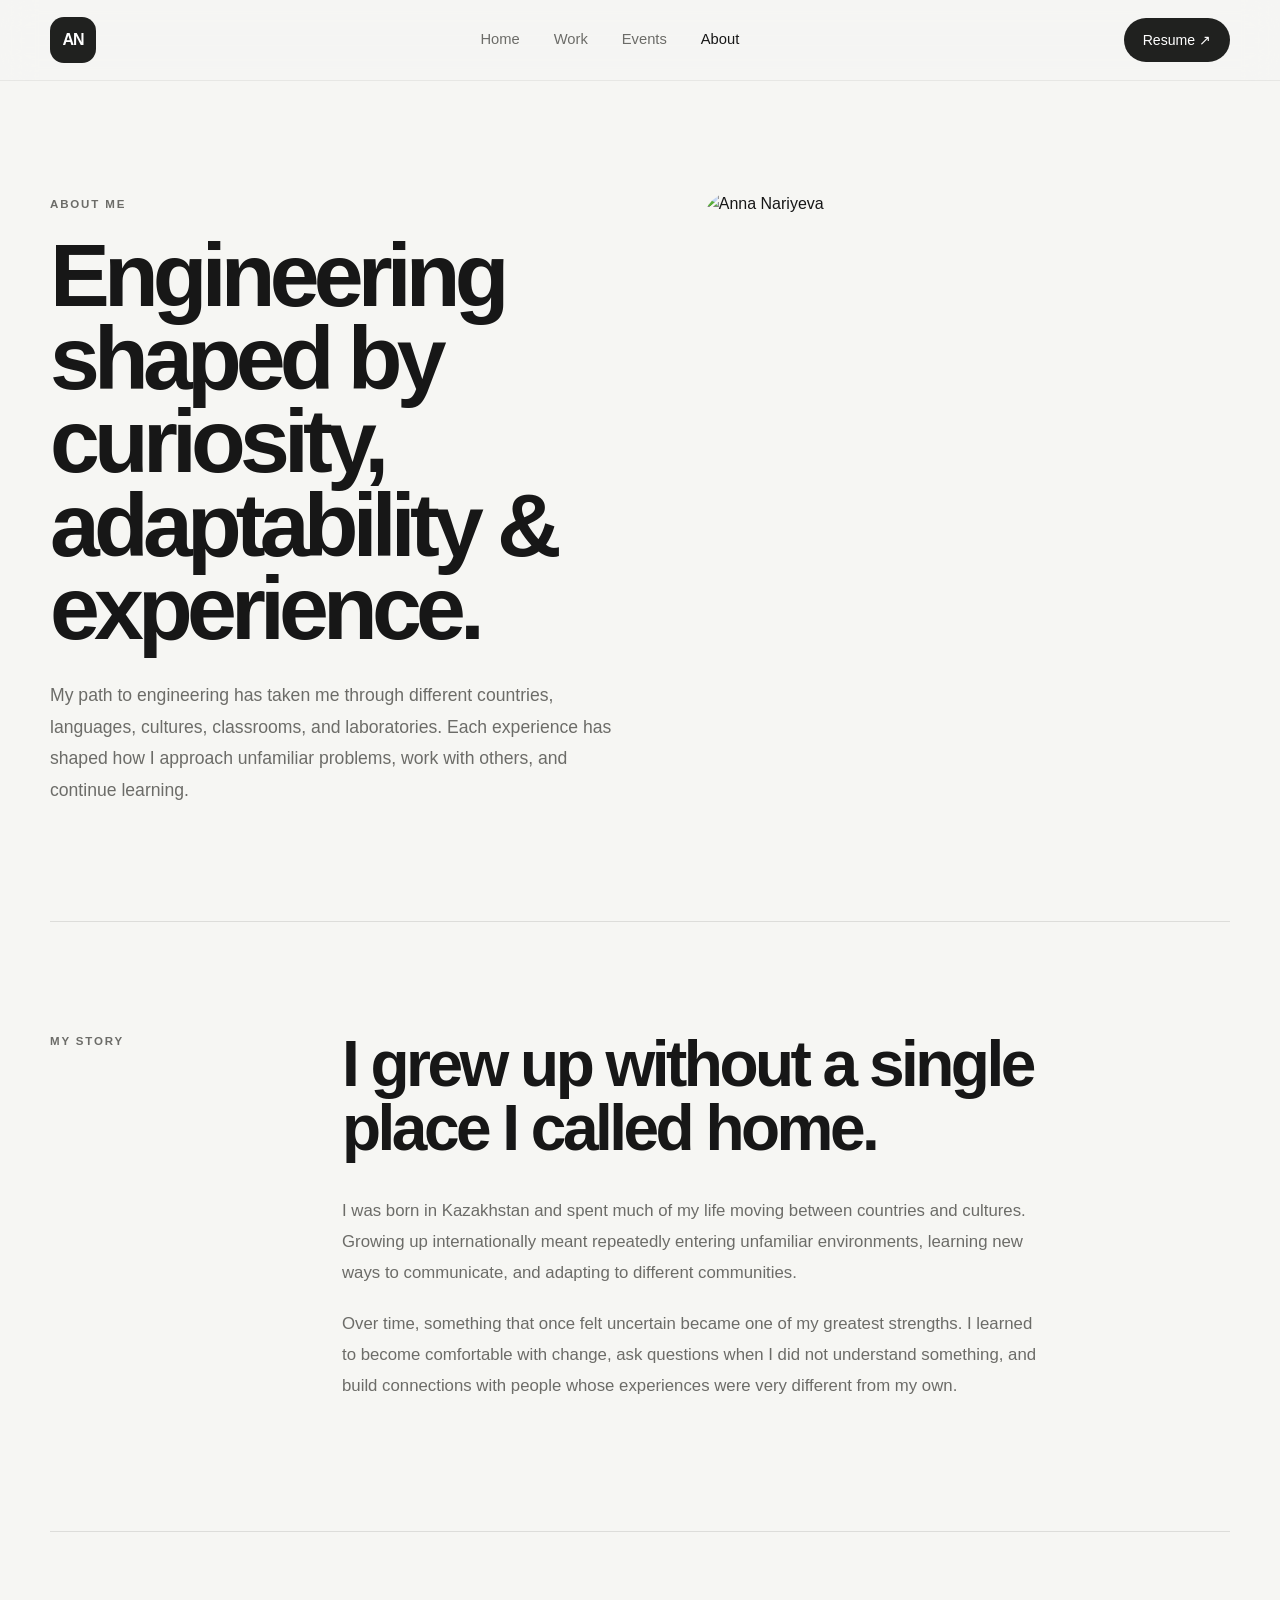
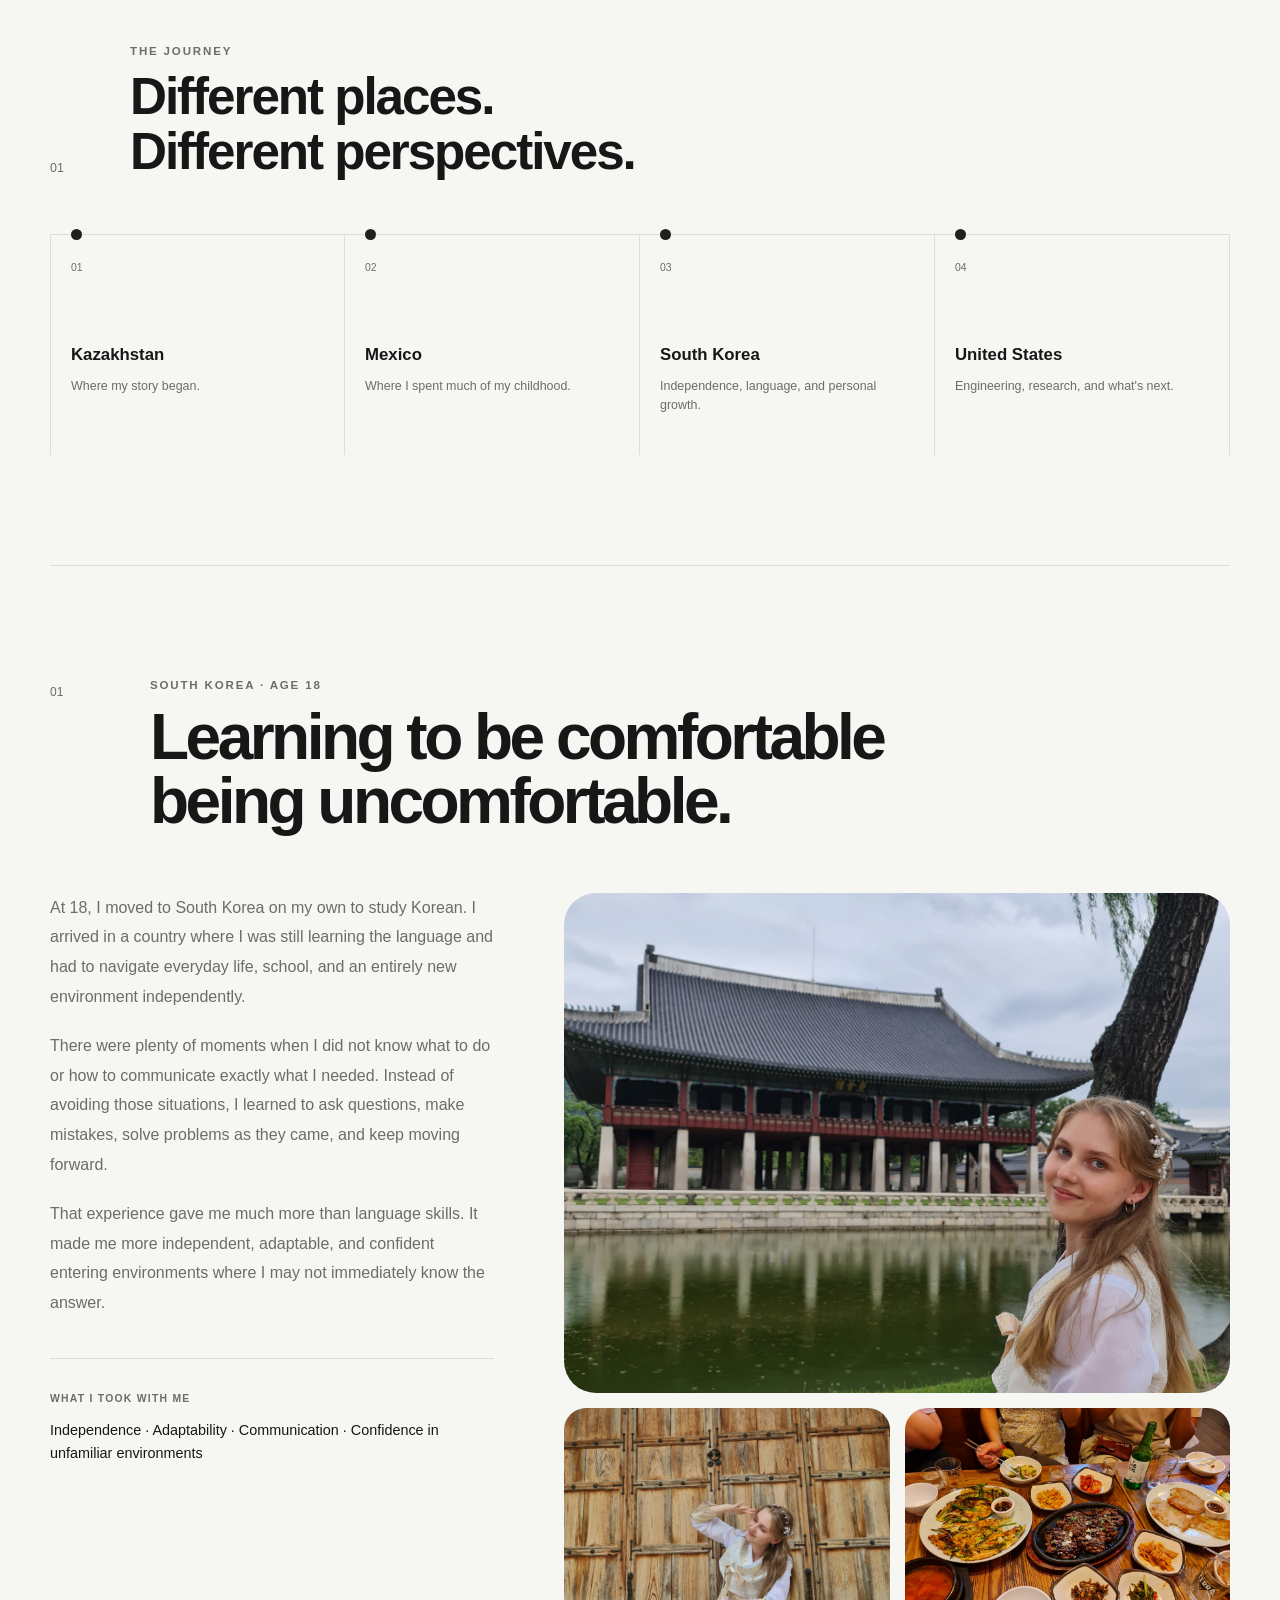
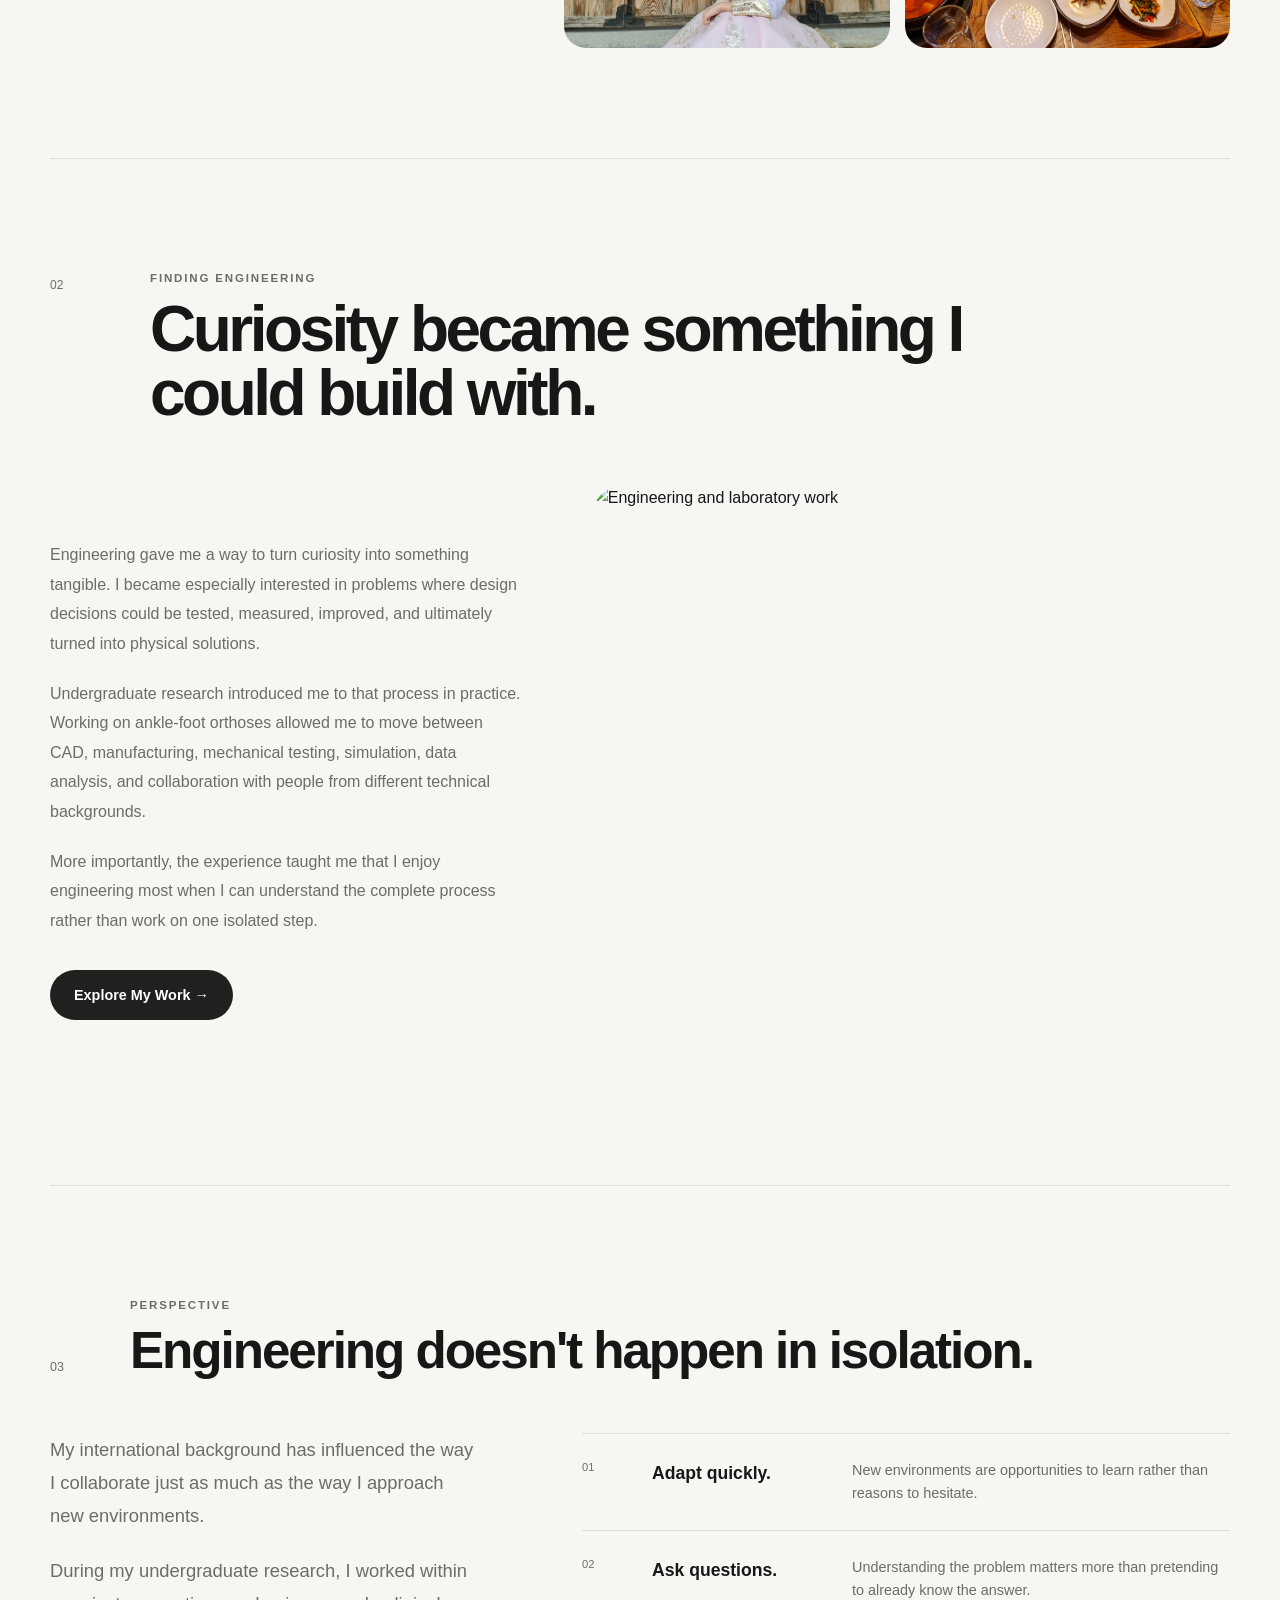
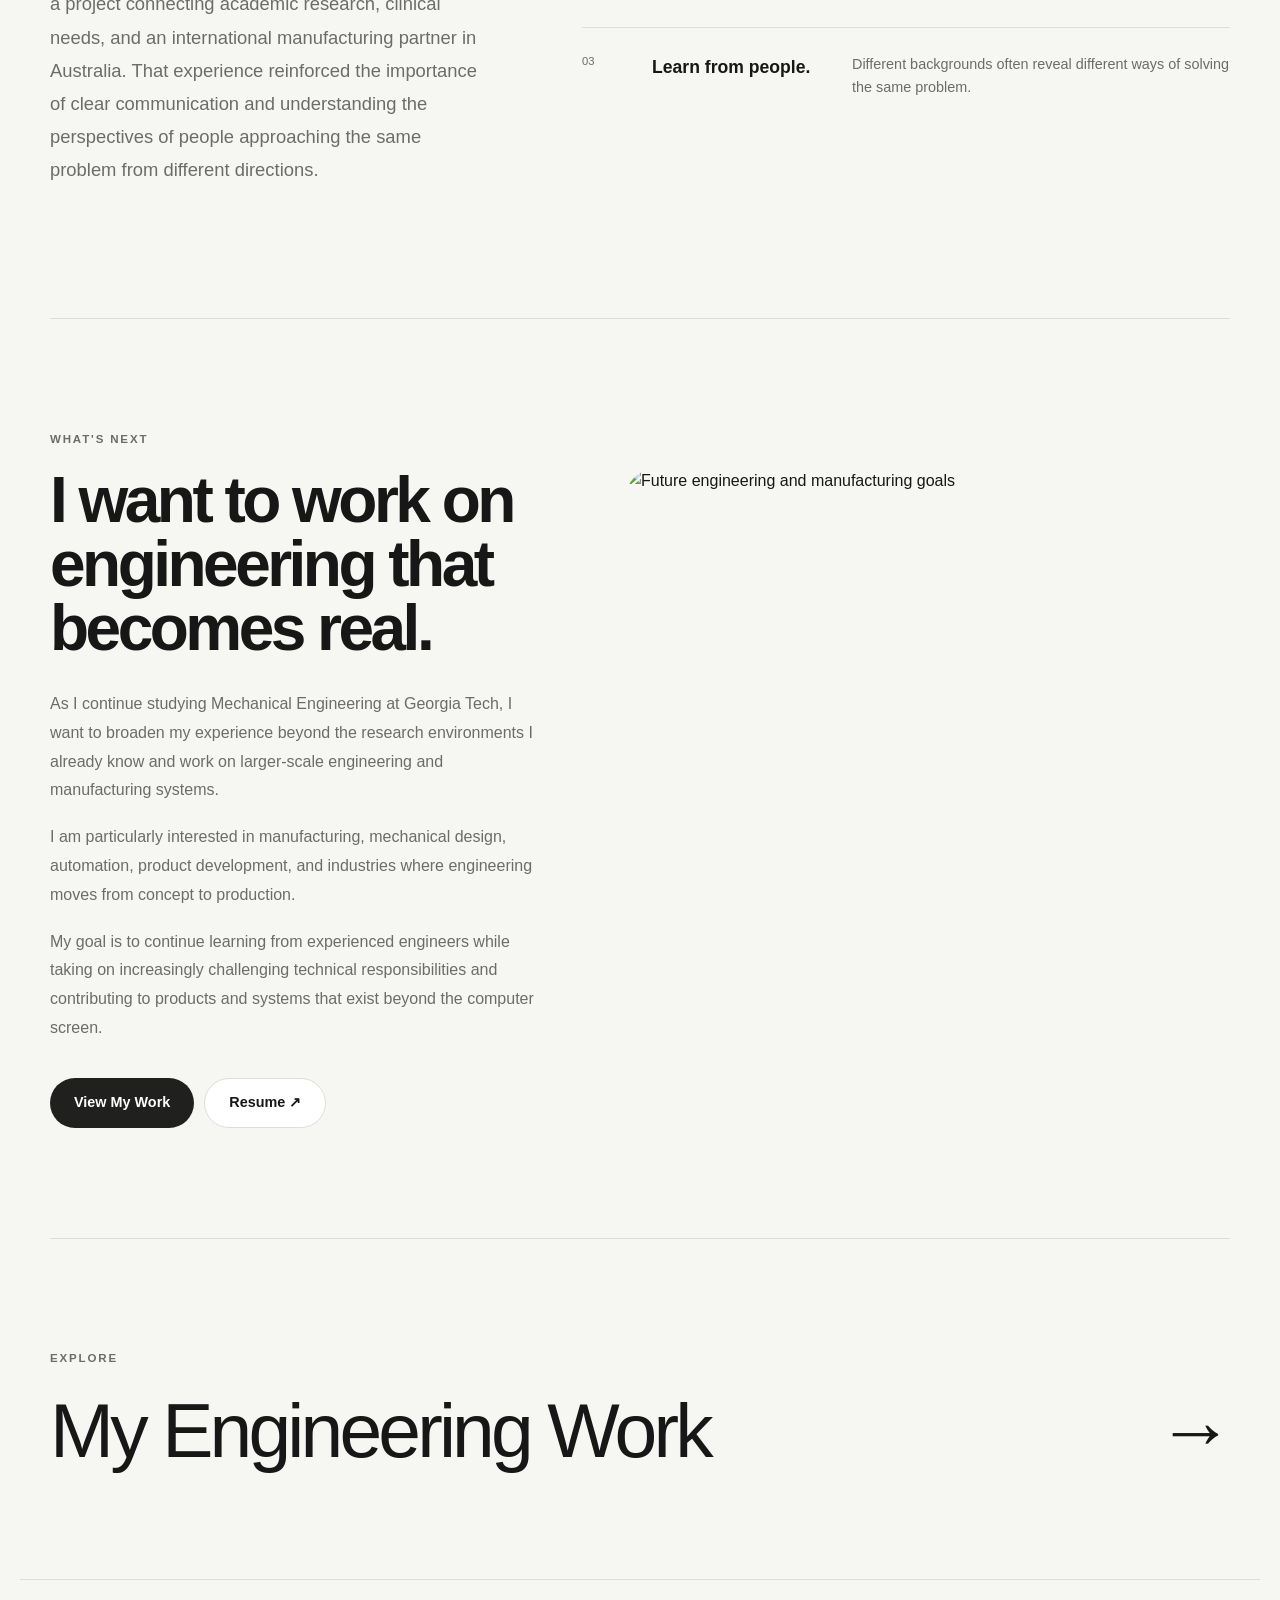
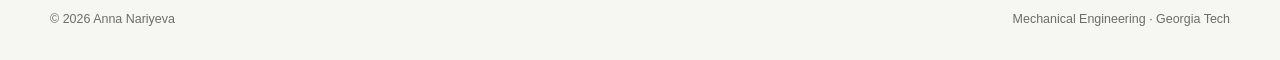
==== about.html @ 2cbfc9b2 "Update about.html" ====
<!DOCTYPE html>
<html lang="en">

<head>
    <meta charset="UTF-8">
    <meta name="viewport" content="width=device-width, initial-scale=1.0">

    <title>About | Anna Nariyeva</title>

    <meta
        name="description"
        content="About Anna Nariyeva — Mechanical Engineering student at Georgia Tech, international student, researcher, and aspiring manufacturing engineer."
    >

    <link rel="stylesheet" href="style.css">
</head>

<body>

    <!-- NAVIGATION -->
    <header class="site-header">

        <nav class="navbar">

            <a href="index.html" class="logo">
                AN
            </a>

            <div class="nav-links">
                <a href="index.html">Home</a>
                <a href="work.html">Work</a>
                <a href="events.html">Events</a>
                <a href="about.html" class="active">About</a>
            </div>

            <a
                href="Anna_Nariyeva_resume2026.pdf"
                class="nav-button"
                target="_blank"
                rel="noopener noreferrer"
            >
                Resume ↗
            </a>

        </nav>

    </header>


    <main>


        <!-- =========================
             ABOUT HERO
        ========================== -->

        <section class="about-hero">

            <div class="about-hero-text">

                <p class="eyebrow">
                    ABOUT ME
                </p>

                <h1>
                    Engineering shaped by
                    curiosity, adaptability
                    & experience.
                </h1>

                <p class="about-lead">
                    My path to engineering has taken me through different
                    countries, languages, cultures, classrooms, and laboratories.
                    Each experience has shaped how I approach unfamiliar problems,
                    work with others, and continue learning.
                </p>

            </div>


            <!-- IMAGE: thum22.png -->

            <div class="about-hero-image">

                <img
                    src="thum22.png"
                    alt="Anna Nariyeva"
                >

            </div>

        </section>



        <!-- =========================
             INTRODUCTION
        ========================== -->

        <section class="story-intro">

            <div class="story-intro-label">

                <p class="eyebrow">
                    MY STORY
                </p>

            </div>


            <div class="story-intro-content">

                <h2>
                    I grew up without a single place I called home.
                </h2>

                <p>
                    I was born in Kazakhstan and spent much of my life moving
                    between countries and cultures. Growing up internationally
                    meant repeatedly entering unfamiliar environments, learning
                    new ways to communicate, and adapting to different communities.
                </p>

                <p>
                    Over time, something that once felt uncertain became one of
                    my greatest strengths. I learned to become comfortable with
                    change, ask questions when I did not understand something,
                    and build connections with people whose experiences were
                    very different from my own.
                </p>

            </div>

        </section>



        <!-- =========================
             JOURNEY
        ========================== -->

        <section class="journey-section">

            <div class="section-heading">

                <p class="section-number">
                    01
                </p>

                <div>

                    <p class="eyebrow">
                        THE JOURNEY
                    </p>

                    <h2>
                        Different places.<br>
                        Different perspectives.
                    </h2>

                </div>

            </div>


            <div class="journey-line">


                <div class="journey-stop">

                    <span>
                        01
                    </span>

                    <strong>
                        Kazakhstan
                    </strong>

                    <p>
                        Where my story began.
                    </p>

                </div>


                <div class="journey-stop">

                    <span>
                        02
                    </span>

                    <strong>
                        Mexico
                    </strong>

                    <p>
                        Where I spent much of my childhood.
                    </p>

                </div>


                <div class="journey-stop">

                    <span>
                        03
                    </span>

                    <strong>
                        South Korea
                    </strong>

                    <p>
                        Independence, language, and personal growth.
                    </p>

                </div>


                <div class="journey-stop">

                    <span>
                        04
                    </span>

                    <strong>
                        United States
                    </strong>

                    <p>
                        Engineering, research, and what's next.
                    </p>

                </div>


            </div>

        </section>



        <!-- =========================
             KOREA STORY
        ========================== -->

        <section class="personal-story">

            <div class="personal-story-heading">

                <p class="story-number">
                    01
                </p>

                <div>

                    <p class="eyebrow">
                        SOUTH KOREA · AGE 18
                    </p>

                    <h2>
                        Learning to be comfortable
                        being uncomfortable.
                    </h2>

                </div>

            </div>


            <div class="personal-story-grid">


                <div class="story-copy">

                    <p>
                        At 18, I moved to South Korea on my own to study Korean.
                        I arrived in a country where I was still learning the
                        language and had to navigate everyday life, school, and
                        an entirely new environment independently.
                    </p>

                    <p>
                        There were plenty of moments when I did not know what
                        to do or how to communicate exactly what I needed.
                        Instead of avoiding those situations, I learned to ask
                        questions, make mistakes, solve problems as they came,
                        and keep moving forward.
                    </p>

                    <p>
                        That experience gave me much more than language skills.
                        It made me more independent, adaptable, and confident
                        entering environments where I may not immediately know
                        the answer.
                    </p>


                    <div class="story-takeaway">

                        <span>
                            WHAT I TOOK WITH ME
                        </span>

                        <p>
                            Independence · Adaptability · Communication ·
                            Confidence in unfamiliar environments
                        </p>

                    </div>

                </div>


                <div class="story-images">


                    <!-- IMAGE: thum23.png -->

                    <div class="story-image-large">

                        <img
                            src="kor1.jpg"
                            alt="Life in South Korea"
                        >

                    </div>


                    <div class="story-small-images">


                        <!-- IMAGE: thum24.png -->

                        <div class="image-placeholder">

                            <img
                                src="kor2.jpg"
                                alt="South Korea experience"
                            >

                        </div>


                        <!-- IMAGE: thum25.png -->

                        <div class="image-placeholder">

                            <img
                                src="kor3.jpg"
                                alt="South Korea experience"
                            >

                        </div>


                    </div>

                </div>


            </div>

        </section>



        <!-- =========================
             ENGINEERING STORY
        ========================== -->

        <section class="personal-story">

            <div class="personal-story-heading">

                <p class="story-number">
                    02
                </p>

                <div>

                    <p class="eyebrow">
                        FINDING ENGINEERING
                    </p>

                    <h2>
                        Curiosity became something
                        I could build with.
                    </h2>

                </div>

            </div>


            <div class="personal-story-grid engineering-story">


                <div class="story-copy">

                    <p>
                        Engineering gave me a way to turn curiosity into
                        something tangible. I became especially interested in
                        problems where design decisions could be tested,
                        measured, improved, and ultimately turned into physical
                        solutions.
                    </p>

                    <p>
                        Undergraduate research introduced me to that process in
                        practice. Working on ankle-foot orthoses allowed me to
                        move between CAD, manufacturing, mechanical testing,
                        simulation, data analysis, and collaboration with people
                        from different technical backgrounds.
                    </p>

                    <p>
                        More importantly, the experience taught me that I enjoy
                        engineering most when I can understand the complete
                        process rather than work on one isolated step.
                    </p>


                    <a
                        href="work.html"
                        class="button button-primary"
                    >
                        Explore My Work →
                    </a>

                </div>


                <!-- IMAGE: thum26.png -->

                <div class="story-engineering-image">

                    <img
                        src="thum26.png"
                        alt="Engineering and laboratory work"
                    >

                </div>


            </div>

        </section>



        <!-- =========================
             INTERNATIONAL COLLABORATION
        ========================== -->

        <section class="perspective-section">

            <div class="section-heading">

                <p class="section-number">
                    03
                </p>

                <div>

                    <p class="eyebrow">
                        PERSPECTIVE
                    </p>

                    <h2>
                        Engineering doesn't happen
                        in isolation.
                    </h2>

                </div>

            </div>


            <div class="perspective-grid">


                <div class="perspective-main">

                    <p>
                        My international background has influenced the way I
                        collaborate just as much as the way I approach new
                        environments.
                    </p>

                    <p>
                        During my undergraduate research, I worked within a
                        project connecting academic research, clinical needs,
                        and an international manufacturing partner in Australia.
                        That experience reinforced the importance of clear
                        communication and understanding the perspectives of
                        people approaching the same problem from different
                        directions.
                    </p>

                </div>


                <div class="perspective-points">


                    <div>

                        <span>
                            01
                        </span>

                        <h3>
                            Adapt quickly.
                        </h3>

                        <p>
                            New environments are opportunities to learn rather
                            than reasons to hesitate.
                        </p>

                    </div>


                    <div>

                        <span>
                            02
                        </span>

                        <h3>
                            Ask questions.
                        </h3>

                        <p>
                            Understanding the problem matters more than
                            pretending to already know the answer.
                        </p>

                    </div>


                    <div>

                        <span>
                            03
                        </span>

                        <h3>
                            Learn from people.
                        </h3>

                        <p>
                            Different backgrounds often reveal different ways
                            of solving the same problem.
                        </p>

                    </div>


                </div>

            </div>

        </section>



        <!-- =========================
             FUTURE
        ========================== -->

        <section class="future-section">


            <div class="future-content">

                <p class="eyebrow">
                    WHAT'S NEXT
                </p>

                <h2>
                    I want to work on engineering
                    that becomes real.
                </h2>

                <p>
                    As I continue studying Mechanical Engineering at Georgia
                    Tech, I want to broaden my experience beyond the research
                    environments I already know and work on larger-scale
                    engineering and manufacturing systems.
                </p>

                <p>
                    I am particularly interested in manufacturing, mechanical
                    design, automation, product development, and industries
                    where engineering moves from concept to production.
                </p>

                <p>
                    My goal is to continue learning from experienced engineers
                    while taking on increasingly challenging technical
                    responsibilities and contributing to products and systems
                    that exist beyond the computer screen.
                </p>


                <div class="future-buttons">

                    <a
                        href="work.html"
                        class="button button-primary"
                    >
                        View My Work
                    </a>

                    <a
                        href="Anna_Nariyeva_resume2026.pdf"
                        class="button button-secondary"
                        target="_blank"
                        rel="noopener noreferrer"
                    >
                        Resume ↗
                    </a>

                </div>

            </div>


            <!-- IMAGE: thum27.png -->

            <div class="future-image">

                <img
                    src="prof1.png"
                    alt="Future engineering and manufacturing goals"
                >

            </div>


        </section>



        <!-- =========================
             NEXT
        ========================== -->

        <section class="next-page">

            <p class="eyebrow">
                EXPLORE
            </p>

            <a href="work.html">

                <span>
                    My Engineering Work
                </span>

                <span>
                    →
                </span>

            </a>

        </section>


    </main>



    <!-- =========================
         FOOTER
    ========================== -->

    <footer>

        <p>
            © 2026 Anna Nariyeva
        </p>

        <p>
            Mechanical Engineering · Georgia Tech
        </p>

    </footer>


</body>
</html>
---- style.css ----
/* ========================================
   GLOBAL
======================================== */

:root {
    --background: #f6f6f3;
    --surface: #ffffff;
    --text: #171717;
    --muted: #6c6c68;
    --line: #ddddda;

    --accent: #b3a369;
    --dark: #20211f;

    --radius-small: 14px;
    --radius-medium: 22px;
    --radius-large: 32px;

    --page-width: 1240px;
}

* {
    margin: 0;
    padding: 0;
    box-sizing: border-box;
}

html {
    scroll-behavior: smooth;
}

body {
    background: var(--background);
    color: var(--text);

    font-family:
        Inter,
        -apple-system,
        BlinkMacSystemFont,
        "Segoe UI",
        sans-serif;

    line-height: 1.6;
}

a {
    color: inherit;
    text-decoration: none;
}

img {
    display: block;
    max-width: 100%;
}


/* ========================================
   NAVIGATION
======================================== */

.site-header {
    position: sticky;
    top: 0;
    z-index: 100;

    background: rgba(246, 246, 243, 0.9);

    backdrop-filter: blur(16px);
    -webkit-backdrop-filter: blur(16px);

    border-bottom: 1px solid rgba(0, 0, 0, 0.06);
}

.navbar {
    max-width: var(--page-width);
    margin: auto;

    min-height: 80px;

    display: flex;
    align-items: center;
    justify-content: space-between;

    padding: 0 30px;
}

.logo {
    width: 46px;
    height: 46px;

    display: flex;
    align-items: center;
    justify-content: center;

    background: var(--dark);
    color: white;

    border-radius: 14px;

    font-weight: 700;
    letter-spacing: -1px;
}

.nav-links {
    display: flex;
    gap: 34px;
}

.nav-links a {
    color: var(--muted);

    font-size: 0.92rem;

    transition: 0.2s ease;
}

.nav-links a:hover,
.nav-links .active {
    color: var(--text);
}

.nav-button {
    padding: 11px 19px;

    background: var(--dark);
    color: white;

    border-radius: 100px;

    font-size: 0.88rem;

    transition: transform 0.2s ease;
}

.nav-button:hover {
    transform: translateY(-2px);
}


/* ========================================
   GENERAL
======================================== */

main {
    max-width: var(--page-width);
    margin: auto;

    padding: 0 30px;
}

section {
    padding: 110px 0;
}

.eyebrow {
    color: var(--muted);

    font-size: 0.72rem;
    font-weight: 700;

    letter-spacing: 0.16em;
    text-transform: uppercase;
}

.section-heading {
    display: grid;

    grid-template-columns: 55px 1fr auto;

    gap: 25px;

    align-items: end;

    margin-bottom: 55px;
}

.section-number {
    color: var(--muted);

    font-size: 0.78rem;
}

.section-heading h2 {
    margin-top: 8px;

    font-size: clamp(2rem, 4vw, 3.4rem);

    line-height: 1.08;

    letter-spacing: -0.04em;
}

.section-link {
    padding-bottom: 7px;

    color: var(--muted);

    border-bottom: 1px solid var(--line);

    font-size: 0.9rem;
}

.section-link:hover {
    color: var(--text);
}


/* ========================================
   BUTTONS
======================================== */

.button {
    min-height: 50px;

    display: inline-flex;
    align-items: center;
    justify-content: center;

    padding: 0 24px;

    border-radius: 100px;

    font-size: 0.9rem;
    font-weight: 600;

    transition:
        transform 0.2s ease,
        background 0.2s ease;
}

.button:hover {
    transform: translateY(-2px);
}

.button-primary {
    background: var(--dark);
    color: white;
}

.button-secondary {
    background: white;

    border: 1px solid var(--line);
}


/* ========================================
   PLACEHOLDER STYLE
======================================== */

.image-placeholder {
    display: flex;
    align-items: center;
    justify-content: center;

    overflow: hidden;

    background:
        linear-gradient(
            135deg,
            #e5e5e0,
            #d7d7d1
        );

    border-radius: var(--radius-large);

    color: #8a8a84;

    font-size: 0.68rem;
    font-weight: 700;

    letter-spacing: 0.12em;
}


/* ========================================
   AUTOMATIC IMAGE BEHAVIOR
======================================== */

/*
   IMPORTANT:

   All image CONTAINERS have predetermined
   dimensions elsewhere in this file.

   Images NEVER control the size of the layout.

   Every uploaded image automatically fills
   its assigned container and is cropped when
   necessary.

   No manual image resizing is required.
*/

.hero-image img {
       width: 100%;
       height: 100%;
   
       display: block;
   
       object-fit: contain;
       object-position: center bottom;
   
       background: transparent;
}
.project-image img,
.event-image img,
.about-image img,
.case-hero-image img,
.case-image-grid .image-placeholder img,
.wide-case-image img,
.work-card-image img,
.event-large-image img,
.event-photo-grid .image-placeholder img,
.about-hero-image img,
.story-image-large img,
.story-small-images .image-placeholder img,
.story-engineering-image img,
.future-image img {

    width: 100%;
    height: 100%;

    display: block;

    object-fit: cover;
    object-position: center;
}


/* Portrait is anchored toward the top */

.hero-image img {
    object-position: center top;
}


/* ========================================
   HOMEPAGE HERO
======================================== */

.hero {
    min-height: calc(100vh - 80px);

    display: grid;

    grid-template-columns: 1.05fr 0.95fr;

    align-items: center;

    gap: 70px;
}

.hero h1 {
    margin: 20px 0 30px;

    font-size: clamp(4rem, 8vw, 7.6rem);

    line-height: 0.85;

    letter-spacing: -0.075em;

    font-weight: 650;
}

.hero-description {
    max-width: 590px;

    color: var(--muted);

    font-size: 1.12rem;

    line-height: 1.8;
}

.hero-buttons {
    display: flex;

    gap: 12px;

    margin-top: 38px;
}


/* ========================================
   HOMEPAGE HERO IMAGE
   PRESET SIZE
======================================== */

.hero-visual {
    position: relative;

    width: 100%;
}

.hero-image {
    position: relative;

    width: 100%;
    height: 650px;

    overflow: visible;

    background: transparent;

    border-radius: 0;
}


/* ========================================
   HERO INFORMATION CARD
======================================== */

.hero-info-card {
    position: absolute;

    left: 28px;
    right: 28px;
    bottom: 28px;

    z-index: 10;

    display: flex;
    flex-direction: column;

    gap: 3px;

    padding: 20px 24px;

    background: rgba(255, 255, 255, 0.92);

    backdrop-filter: blur(12px);
    -webkit-backdrop-filter: blur(12px);

    border-radius: 18px;

    box-shadow: 0 10px 35px rgba(0, 0, 0, 0.06);
}

.hero-info-card span {
    display: block;

    color: var(--muted);

    font-size: 0.76rem;
}

.hero-info-card strong {
    display: block;

    margin: 3px 0;

    color: var(--text);

    font-size: 0.96rem;

    font-weight: 650;
}


/* ========================================
   ENGINEERING FOCUS
======================================== */

.focus-section {
    border-top: 1px solid var(--line);
}

.focus-grid {
    display: grid;

    grid-template-columns: repeat(4, 1fr);

    gap: 15px;
}

.focus-card {
    min-height: 280px;

    padding: 28px;

    display: flex;
    flex-direction: column;

    background: var(--surface);

    border: 1px solid var(--line);

    border-radius: var(--radius-medium);

    transition:
        transform 0.25s ease,
        box-shadow 0.25s ease;
}

.focus-card:hover {
    transform: translateY(-5px);

    box-shadow: 0 18px 40px rgba(0, 0, 0, 0.06);
}

.card-number {
    color: var(--muted);

    font-size: 0.72rem;
}

.focus-card h3 {
    margin-top: auto;
    margin-bottom: 12px;

    font-size: 1.5rem;
}

.focus-card p {
    color: var(--muted);

    font-size: 0.9rem;
}


/* ========================================
   HOMEPAGE PROJECTS
======================================== */

.work-section {
    border-top: 1px solid var(--line);
}

.project-card {
    display: grid;

    grid-template-columns: 1.15fr 0.85fr;

    gap: 65px;

    align-items: center;

    padding: 55px 0;

    border-top: 1px solid var(--line);
}

.project-reverse .project-image {
    order: 2;
}

.project-reverse .project-info {
    order: 1;
}


/*
   PRESET PROJECT IMAGE SIZE
*/

.project-image {
    width: 100%;
    height: 470px;

    overflow: hidden;

    background: #e5e5e0;

    border-radius: var(--radius-large);
}

.project-meta {
    display: flex;

    justify-content: space-between;

    color: var(--muted);

    font-size: 0.7rem;
    font-weight: 700;

    letter-spacing: 0.1em;
}

.project-info h3 {
    margin: 22px 0;

    font-size: clamp(2rem, 3vw, 3rem);

    line-height: 1.05;

    letter-spacing: -0.04em;
}

.project-info > p {
    color: var(--muted);

    line-height: 1.8;
}

.tags {
    display: flex;
    flex-wrap: wrap;

    gap: 8px;

    margin: 25px 0;
}

.tags span {
    padding: 7px 12px;

    background: #ecece8;

    border-radius: 100px;

    font-size: 0.73rem;
}

.project-link {
    display: inline-block;

    padding-bottom: 5px;

    border-bottom: 1px solid var(--text);

    font-size: 0.9rem;
}


/* ========================================
   EXPERIENCE
======================================== */

.experience-section {
    border-top: 1px solid var(--line);
}

.experience-row {
    display: grid;

    grid-template-columns: 180px 1fr 30px;

    align-items: center;

    gap: 25px;

    padding: 30px 5px;

    border-top: 1px solid var(--line);
}

.experience-year {
    color: var(--muted);

    font-size: 0.82rem;
}

.experience-row h3 {
    margin-bottom: 4px;

    font-size: 1.2rem;
}

.experience-row p {
    color: var(--muted);

    font-size: 0.9rem;
}

.experience-arrow {
    font-size: 1.2rem;
}


/* ========================================
   HOMEPAGE EVENTS
======================================== */

.events-section {
    border-top: 1px solid var(--line);
}

.events-grid {
    display: grid;

    grid-template-columns: repeat(3, 1fr);

    gap: 20px;
}

.event-card {
    padding: 12px 12px 25px;

    background: var(--surface);

    border: 1px solid var(--line);

    border-radius: var(--radius-medium);
}


/*
   PRESET HOMEPAGE EVENT IMAGE SIZE
*/

.event-image {
    width: 100%;
    height: 280px;

    overflow: hidden;

    background: #e5e5e0;

    border-radius: 16px;
}

.event-card > p,
.event-card > h3 {
    margin-left: 12px;
    margin-right: 12px;
}

.event-type {
    margin-top: 23px;
    margin-bottom: 9px;

    color: var(--muted);

    font-size: 0.68rem;
    font-weight: 700;

    letter-spacing: 0.1em;
}

.event-card h3 {
    margin-bottom: 10px;

    font-size: 1.3rem;
}

.event-card h3 + p {
    color: var(--muted);

    font-size: 0.88rem;
}


/* ========================================
   HOMEPAGE ABOUT PREVIEW
======================================== */

.about-preview {
    display: grid;

    grid-template-columns: 0.85fr 1.15fr;

    gap: 80px;

    align-items: center;

    border-top: 1px solid var(--line);
}

.about-text h2 {
    margin: 18px 0 25px;

    font-size: clamp(2.3rem, 4vw, 4rem);

    line-height: 1.05;

    letter-spacing: -0.05em;
}

.about-text > p:not(.eyebrow) {
    margin-bottom: 30px;

    color: var(--muted);

    line-height: 1.8;
}


/*
   PRESET ABOUT PREVIEW IMAGE SIZE
*/

.about-image {
    width: 100%;
    height: 520px;

    overflow: hidden;

    background: #e5e5e0;

    border-radius: var(--radius-large);
}


/* ========================================
   CONTACT
======================================== */

.contact-section {
    margin-bottom: 60px;

    padding: 100px;

    text-align: center;

    background: var(--dark);
    color: white;

    border-radius: var(--radius-large);
}

.contact-section .eyebrow {
    color: #aaa;
}

.contact-section h2 {
    max-width: 700px;

    margin: 15px auto 20px;

    font-size: clamp(2.5rem, 5vw, 4.8rem);

    line-height: 1;

    letter-spacing: -0.05em;
}

.contact-section > p:not(.eyebrow) {
    max-width: 600px;

    margin: auto;

    color: #bdbdb8;
}

.contact-buttons {
    display: flex;

    justify-content: center;

    gap: 10px;

    margin-top: 35px;
}

.contact-section .button-secondary {
    background: transparent;

    color: white;

    border-color: #555;
}


/* ========================================
   FOOTER
======================================== */

footer {
    max-width: var(--page-width);

    margin: auto;

    padding: 30px;

    display: flex;

    justify-content: space-between;

    color: var(--muted);

    border-top: 1px solid var(--line);

    font-size: 0.78rem;
}


/* ========================================
   INNER PAGE HERO
======================================== */

.page-hero {
    padding-top: 150px;
    padding-bottom: 120px;
}

.page-hero h1 {
    max-width: 1000px;

    margin: 20px 0 35px;

    font-size: clamp(4rem, 8vw, 7.5rem);

    line-height: 0.92;

    letter-spacing: -0.07em;

    font-weight: 650;
}

.page-intro {
    max-width: 720px;

    color: var(--muted);

    font-size: 1.1rem;

    line-height: 1.8;
}


/* ========================================
   WORK PAGE — CASE STUDY
======================================== */

.case-study {
    border-top: 1px solid var(--line);
}

.case-study-header {
    display: grid;

    grid-template-columns: 1fr 300px;

    gap: 60px;

    align-items: end;

    margin-bottom: 50px;
}

.case-study-header h2 {
    margin-top: 12px;

    font-size: clamp(2.8rem, 5vw, 5rem);

    line-height: 0.98;

    letter-spacing: -0.055em;
}

.case-study-summary {
    padding-left: 25px;

    border-left: 1px solid var(--line);
}

.case-study-summary p {
    color: var(--muted);

    font-size: 0.82rem;
}

.case-study-summary strong {
    display: block;

    margin: 4px 0 12px;

    font-size: 1rem;
}


/*
   PRESET CASE STUDY HERO IMAGE
*/

.case-hero-image {
    width: 100%;
    height: 620px;

    overflow: hidden;

    border-radius: var(--radius-large);
}


/* ========================================
   PROJECT DETAILS
======================================== */

.project-details {
    display: grid;

    grid-template-columns: repeat(4, 1fr);

    gap: 1px;

    margin-top: 20px;

    overflow: hidden;

    background: var(--line);

    border: 1px solid var(--line);

    border-radius: var(--radius-medium);
}

.project-details > div {
    min-height: 120px;

    padding: 25px;

    background: var(--surface);
}

.project-details span {
    display: block;

    margin-bottom: 12px;

    color: var(--muted);

    font-size: 0.65rem;
    font-weight: 700;

    letter-spacing: 0.12em;
}

.project-details p {
    font-size: 0.9rem;
}


/* ========================================
   CASE STUDY SECTIONS
======================================== */

.case-section {
    display: grid;

    grid-template-columns: 240px 1fr;

    gap: 70px;

    padding: 90px 0;

    border-bottom: 1px solid var(--line);
}

.case-label {
    display: flex;

    gap: 20px;

    align-items: flex-start;
}

.case-label span,
.case-label p {
    color: var(--muted);

    font-size: 0.7rem;
    font-weight: 700;

    letter-spacing: 0.1em;
}

.case-content {
    max-width: 850px;
}

.case-content h3 {
    max-width: 750px;

    margin-bottom: 25px;

    font-size: clamp(2rem, 4vw, 3.6rem);

    line-height: 1.05;

    letter-spacing: -0.045em;
}

.case-content > p {
    max-width: 720px;

    margin-bottom: 18px;

    color: var(--muted);

    font-size: 1rem;

    line-height: 1.8;
}


/*
   PRESET TWO-IMAGE CASE STUDY GRID
*/

.case-image-grid {
    display: grid;

    grid-template-columns: 1fr 1fr;

    gap: 15px;

    margin-top: 40px;
}

.case-image-grid .image-placeholder {
    width: 100%;
    height: 390px;

    overflow: hidden;

    border-radius: var(--radius-large);
}


/*
   PRESET WIDE CASE STUDY IMAGE
*/

.wide-case-image {
    width: 100%;
    height: 470px;

    margin-top: 40px;

    overflow: hidden;

    border-radius: var(--radius-large);
}


/* ========================================
   PRESENTATION LINKS
======================================== */

.presentation-links {
    margin-top: 40px;

    border-top: 1px solid var(--line);
}

.presentation-link {
    display: flex;

    justify-content: space-between;
    align-items: center;

    padding: 22px 5px;

    border-bottom: 1px solid var(--line);

    transition: padding 0.2s ease;
}

.presentation-link:hover {
    padding-left: 15px;
}


/* ========================================
   OTHER WORK
======================================== */

.other-work {
    border-top: 1px solid var(--line);
}

.work-grid {
    display: grid;

    grid-template-columns: 1fr 1fr;

    gap: 20px;
}

.work-card {
    overflow: hidden;

    background: var(--surface);

    border: 1px solid var(--line);

    border-radius: var(--radius-medium);
}


/*
   PRESET OTHER-WORK IMAGE
*/

.work-card-image {
    width: 100%;
    height: 390px;

    overflow: hidden;

    border-radius: 0;
}

.work-card-content {
    padding: 30px;
}

.work-card-content h3 {
    margin: 12px 0;

    font-size: 1.7rem;

    letter-spacing: -0.03em;
}

.work-card-content > p:not(.eyebrow) {
    color: var(--muted);

    line-height: 1.7;
}


/* ========================================
   NEXT PAGE
======================================== */

.next-page {
    border-top: 1px solid var(--line);
}

.next-page > a {
    display: flex;

    justify-content: space-between;
    align-items: center;

    margin-top: 25px;

    font-size: clamp(2.5rem, 6vw, 5.5rem);

    line-height: 1;

    letter-spacing: -0.05em;

    transition: opacity 0.2s ease;
}

.next-page > a:hover {
    opacity: 0.55;
}


/* ========================================
   EVENTS PAGE
======================================== */

.event-feature {
    border-top: 1px solid var(--line);
}

.event-feature-heading {
    display: grid;

    grid-template-columns: 70px 1fr;

    gap: 30px;

    margin-bottom: 55px;
}

.event-number {
    padding-top: 7px;

    color: var(--muted);

    font-size: 0.78rem;
}

.event-feature-heading h2 {
    max-width: 900px;

    margin-top: 10px;

    font-size: clamp(2.7rem, 5vw, 5rem);

    line-height: 1;

    letter-spacing: -0.055em;
}


/* ========================================
   EVENT INTRO
======================================== */

.event-hero-grid {
    display: grid;

    grid-template-columns: 1.3fr 0.7fr;

    gap: 55px;

    align-items: center;
}


/*
   PRESET LARGE EVENT IMAGE
*/

.event-large-image {
    width: 100%;
    height: 540px;

    overflow: hidden;

    border-radius: var(--radius-large);
}

.event-overview {
    max-width: 450px;
}

.event-label {
    margin-top: 30px;
    margin-bottom: 10px;

    color: var(--muted);

    font-size: 0.67rem;
    font-weight: 700;

    letter-spacing: 0.13em;
}

.event-overview .event-label:first-child {
    margin-top: 0;
}

.event-overview > p:not(.event-label) {
    color: var(--muted);

    line-height: 1.8;
}

.event-buttons {
    display: flex;
    flex-wrap: wrap;

    gap: 10px;

    margin-top: 35px;
}


/* ========================================
   EVENT MEDIA
======================================== */

.event-media {
    display: grid;

    grid-template-columns: 1fr 1fr;

    gap: 30px;

    margin-top: 70px;

    align-items: start;
}


/*
   POSTER SIZE
   5:4 to match 40 × 32 poster format
*/

.poster-placeholder {
    width: 100%;

    aspect-ratio: 5 / 4;

    overflow: hidden;

    border-radius: var(--radius-medium);
}

.poster-link {
    display: block;

    width: 100%;

    overflow: hidden;

    border-radius: var(--radius-medium);

    cursor: zoom-in;
}

.poster-link img {
    display: block;

    width: 100%;

    aspect-ratio: 5 / 4;

    object-fit: cover;
    object-position: center;

    border-radius: var(--radius-medium);

    transition: transform 0.25s ease;
}

.poster-link:hover img {
    transform: scale(1.015);
}

.event-photo-grid {
    display: grid;

    grid-template-columns: 1fr 1fr;

    gap: 15px;
}


/*
   PRESET EVENT PHOTO SIZE
*/

.event-photo-grid .image-placeholder {
    width: 100%;
    height: 520px;

    overflow: hidden;

    border-radius: var(--radius-medium);
}


/* ========================================
   VIDEO
======================================== */

.video-placeholder {
    height: 520px;

    display: flex;
    flex-direction: column;

    align-items: center;
    justify-content: center;

    text-align: center;

    background: var(--dark);
    color: white;

    border-radius: var(--radius-medium);
}

.video-play {
    width: 70px;
    height: 70px;

    margin-bottom: 25px;

    display: flex;
    align-items: center;
    justify-content: center;

    padding-left: 4px;

    background: white;
    color: var(--dark);

    border-radius: 50%;

    font-size: 1.2rem;
}

.video-placeholder p {
    margin-bottom: 7px;

    font-size: 1.15rem;
    font-weight: 600;
}

.video-placeholder span {
    color: #aaa;

    font-size: 0.8rem;
}

.video-embed {
    position: relative;

    width: 100%;

    aspect-ratio: 16 / 9;

    overflow: hidden;

    background: var(--dark);

    border-radius: var(--radius-medium);
}

.video-embed iframe {
    position: absolute;

    inset: 0;

    width: 100%;
    height: 100%;

    display: block;

    border: 0;
}


/* ========================================
   PRESENTATION GROWTH
======================================== */

.presentation-growth {
    border-top: 1px solid var(--line);
}

.growth-grid {
    display: grid;

    grid-template-columns: repeat(3, 1fr);

    gap: 15px;
}

.growth-card {
    min-height: 310px;

    padding: 30px;

    display: flex;
    flex-direction: column;

    background: var(--surface);

    border: 1px solid var(--line);

    border-radius: var(--radius-medium);
}

.growth-card > span {
    color: var(--muted);

    font-size: 0.7rem;
}

.growth-card h3 {
    margin-top: auto;
    margin-bottom: 12px;

    font-size: 1.4rem;
}

.growth-card p {
    color: var(--muted);

    font-size: 0.9rem;

    line-height: 1.7;
}


/* ========================================
   ABOUT PAGE HERO
======================================== */

.about-hero {
    min-height: calc(100vh - 80px);

    display: grid;

    grid-template-columns: 1.05fr 0.95fr;

    gap: 70px;

    align-items: center;
}

.about-hero h1 {
    max-width: 780px;

    margin: 20px 0 30px;

    font-size: clamp(3.8rem, 7vw, 6.8rem);

    line-height: 0.93;

    letter-spacing: -0.065em;

    font-weight: 650;
}

.about-lead {
    max-width: 650px;

    color: var(--muted);

    font-size: 1.1rem;

    line-height: 1.8;
}


/*
   PRESET ABOUT HERO IMAGE
*/

.about-hero-image {
    width: 100%;
    height: 620px;

    overflow: hidden;

    border-radius: var(--radius-large);
}


/* ========================================
   STORY INTRO
======================================== */

.story-intro {
    display: grid;

    grid-template-columns: 0.4fr 1.6fr;

    gap: 70px;

    border-top: 1px solid var(--line);
}

.story-intro-content {
    max-width: 850px;
}

.story-intro-content h2 {
    max-width: 800px;

    margin-bottom: 35px;

    font-size: clamp(2.7rem, 5vw, 5rem);

    line-height: 1;

    letter-spacing: -0.055em;
}

.story-intro-content p {
    max-width: 700px;

    margin-bottom: 20px;

    color: var(--muted);

    font-size: 1.05rem;

    line-height: 1.85;
}


/* ========================================
   JOURNEY
======================================== */

.journey-section {
    border-top: 1px solid var(--line);
}

.journey-line {
    display: grid;

    grid-template-columns: repeat(4, 1fr);

    border-top: 1px solid var(--line);
}

.journey-stop {
    position: relative;

    min-height: 220px;

    padding: 25px 20px;

    border-right: 1px solid var(--line);
}

.journey-stop:first-child {
    border-left: 1px solid var(--line);
}

.journey-stop::before {
    content: "";

    position: absolute;

    top: -6px;
    left: 20px;

    width: 11px;
    height: 11px;

    background: var(--dark);

    border-radius: 50%;
}

.journey-stop > span {
    display: block;

    color: var(--muted);

    font-size: 0.65rem;
}

.journey-stop strong {
    display: block;

    margin-top: 65px;
    margin-bottom: 8px;

    font-size: 1.05rem;
}

.journey-stop p {
    color: var(--muted);

    font-size: 0.78rem;

    line-height: 1.5;
}


/* ========================================
   PERSONAL STORIES
======================================== */

.personal-story {
    border-top: 1px solid var(--line);
}

.personal-story-heading {
    display: grid;

    grid-template-columns: 70px 1fr;

    gap: 30px;

    margin-bottom: 60px;
}

.story-number {
    padding-top: 7px;

    color: var(--muted);

    font-size: 0.75rem;
}

.personal-story-heading h2 {
    max-width: 850px;

    margin-top: 10px;

    font-size: clamp(2.7rem, 5vw, 5rem);

    line-height: 1;

    letter-spacing: -0.055em;
}

.personal-story-grid {
    display: grid;

    grid-template-columns: 0.8fr 1.2fr;

    gap: 70px;

    align-items: start;
}

.story-copy > p {
    margin-bottom: 20px;

    color: var(--muted);

    line-height: 1.85;
}

.story-takeaway {
    margin-top: 40px;

    padding-top: 25px;

    border-top: 1px solid var(--line);
}

.story-takeaway span {
    color: var(--muted);

    font-size: 0.65rem;
    font-weight: 700;

    letter-spacing: 0.12em;
}

.story-takeaway p {
    margin-top: 10px;

    font-size: 0.9rem;

    line-height: 1.6;
}


/*
   PRESET STORY MAIN IMAGE
*/

.story-image-large {
    width: 100%;
    height: 500px;

    overflow: hidden;

    border-radius: var(--radius-large);
}

.story-small-images {
    display: grid;

    grid-template-columns: 1fr 1fr;

    gap: 15px;

    margin-top: 15px;
}


/*
   PRESET STORY SMALL IMAGES
*/

.story-small-images .image-placeholder {
    width: 100%;
    height: 240px;

    overflow: hidden;

    border-radius: var(--radius-medium);
}


/* ========================================
   ENGINEERING STORY
======================================== */

.engineering-story {
    grid-template-columns: 0.85fr 1.15fr;

    align-items: center;
}

.story-copy .button {
    margin-top: 15px;
}


/*
   PRESET ENGINEERING STORY IMAGE
*/

.story-engineering-image {
    width: 100%;
    height: 590px;

    overflow: hidden;

    border-radius: var(--radius-large);
}


/* ========================================
   PERSPECTIVE
======================================== */

.perspective-section {
    border-top: 1px solid var(--line);
}

.perspective-grid {
    display: grid;

    grid-template-columns: 0.8fr 1.2fr;

    gap: 100px;
}

.perspective-main {
    font-size: 1.15rem;
}

.perspective-main p {
    margin-bottom: 22px;

    color: var(--muted);

    line-height: 1.8;
}

.perspective-points > div {
    display: grid;

    grid-template-columns: 50px 180px 1fr;

    gap: 20px;

    padding: 25px 0;

    border-top: 1px solid var(--line);
}

.perspective-points span {
    color: var(--muted);

    font-size: 0.7rem;
}

.perspective-points h3 {
    font-size: 1.1rem;
}

.perspective-points p {
    color: var(--muted);

    font-size: 0.9rem;

    line-height: 1.6;
}


/* ========================================
   FUTURE
======================================== */

.future-section {
    display: grid;

    grid-template-columns: 0.9fr 1.1fr;

    gap: 80px;

    align-items: center;

    border-top: 1px solid var(--line);
}

.future-content h2 {
    margin: 15px 0 30px;

    font-size: clamp(2.8rem, 5vw, 5rem);

    line-height: 1;

    letter-spacing: -0.055em;
}

.future-content > p {
    margin-bottom: 18px;

    color: var(--muted);

    line-height: 1.8;
}

.future-buttons {
    display: flex;

    gap: 10px;

    margin-top: 35px;
}


/*
   PRESET FUTURE IMAGE
*/

.future-image {
    width: 100%;
    height: 620px;

    overflow: hidden;

    border-radius: var(--radius-large);
}


/* ========================================
   RESPONSIVE — TABLET
======================================== */

@media (max-width: 900px) {

    .nav-links {
        display: none;
    }

    .hero {
        grid-template-columns: 1fr;

        padding-top: 80px;
    }

    .hero-image {
        height: 500px;
    }

    .focus-grid {
        grid-template-columns: repeat(2, 1fr);
    }

    .project-card {
        grid-template-columns: 1fr;

        gap: 35px;
    }

    .project-reverse .project-image,
    .project-reverse .project-info {
        order: initial;
    }

    .events-grid {
        grid-template-columns: 1fr;
    }

    .about-preview {
        grid-template-columns: 1fr;
    }

    .case-study-header {
        grid-template-columns: 1fr;
    }

    .case-study-summary {
        padding-left: 0;

        border-left: none;
    }

    .project-details {
        grid-template-columns: 1fr 1fr;
    }

    .case-section {
        grid-template-columns: 1fr;

        gap: 30px;
    }

    .work-grid {
        grid-template-columns: 1fr;
    }

    .event-hero-grid {
        grid-template-columns: 1fr;
    }

    .event-overview {
        max-width: 700px;
    }

    .event-media {
        grid-template-columns: 1fr;
    }

    .growth-grid {
        grid-template-columns: 1fr;
    }

    .about-hero {
        grid-template-columns: 1fr;

        padding-top: 90px;
    }

    .story-intro {
        grid-template-columns: 1fr;
    }

    .journey-line {
        grid-template-columns: repeat(2, 1fr);
    }

    .personal-story-grid,
    .engineering-story {
        grid-template-columns: 1fr;
    }

    .perspective-grid {
        grid-template-columns: 1fr;

        gap: 40px;
    }

    .future-section {
        grid-template-columns: 1fr;
    }

}


/* ========================================
   RESPONSIVE — MOBILE
======================================== */

@media (max-width: 600px) {

    main {
        padding: 0 20px;
    }

    section {
        padding: 75px 0;
    }

    .navbar {
        padding: 0 20px;
    }

    .nav-button {
        display: none;
    }

    .hero h1 {
        font-size: 4.2rem;
    }


    /*
       MOBILE HERO IMAGE SIZE
    */

    .hero-image {
        height: 420px;
    }

    .hero-info-card {
        left: 18px;
        right: 18px;
        bottom: 18px;

        padding: 17px 20px;
    }

    .focus-grid {
        grid-template-columns: 1fr;
    }

    .section-heading {
        grid-template-columns: 35px 1fr;
    }

    .section-link {
        display: none;
    }


    /*
       MOBILE PROJECT IMAGE SIZE
    */

    .project-image {
        height: 340px;
    }

    .experience-row {
        grid-template-columns: 1fr;
    }

    .experience-arrow {
        display: none;
    }

    .contact-section {
        padding: 70px 25px;
    }

    .contact-buttons,
    .hero-buttons {
        flex-direction: column;
    }

    footer {
        flex-direction: column;

        gap: 8px;
    }

    .page-hero {
        padding-top: 100px;
    }

    .page-hero h1 {
        font-size: 3.7rem;
    }


    /*
       MOBILE CASE STUDY IMAGE SIZE
    */

    .case-hero-image {
        height: 390px;
    }

    .project-details {
        grid-template-columns: 1fr;
    }

    .case-image-grid {
        grid-template-columns: 1fr;
    }

    .case-image-grid .image-placeholder {
        height: 300px;
    }

    .wide-case-image {
        height: 320px;
    }

    .event-feature-heading {
        grid-template-columns: 35px 1fr;

        gap: 15px;
    }


    /*
       MOBILE EVENT IMAGE SIZE
    */

    .event-large-image {
        height: 360px;
    }

    .event-photo-grid {
        grid-template-columns: 1fr;
    }

    .event-photo-grid .image-placeholder {
        height: 350px;
    }

    .about-hero h1 {
        font-size: 3.7rem;
    }


    /*
       MOBILE ABOUT HERO IMAGE
    */

    .about-hero-image {
        height: 430px;
    }

    .journey-line {
        grid-template-columns: 1fr 1fr;
    }

    .personal-story-heading {
        grid-template-columns: 35px 1fr;

        gap: 15px;
    }


    /*
       MOBILE STORY IMAGES
    */

    .story-image-large,
    .story-engineering-image,
    .future-image {
        height: 380px;
    }

    .story-small-images {
        grid-template-columns: 1fr;
    }

    .perspective-points > div {
        grid-template-columns: 35px 1fr;
    }

    .perspective-points p {
        grid-column: 2;
    }

    .future-buttons {
        flex-direction: column;
    }

}
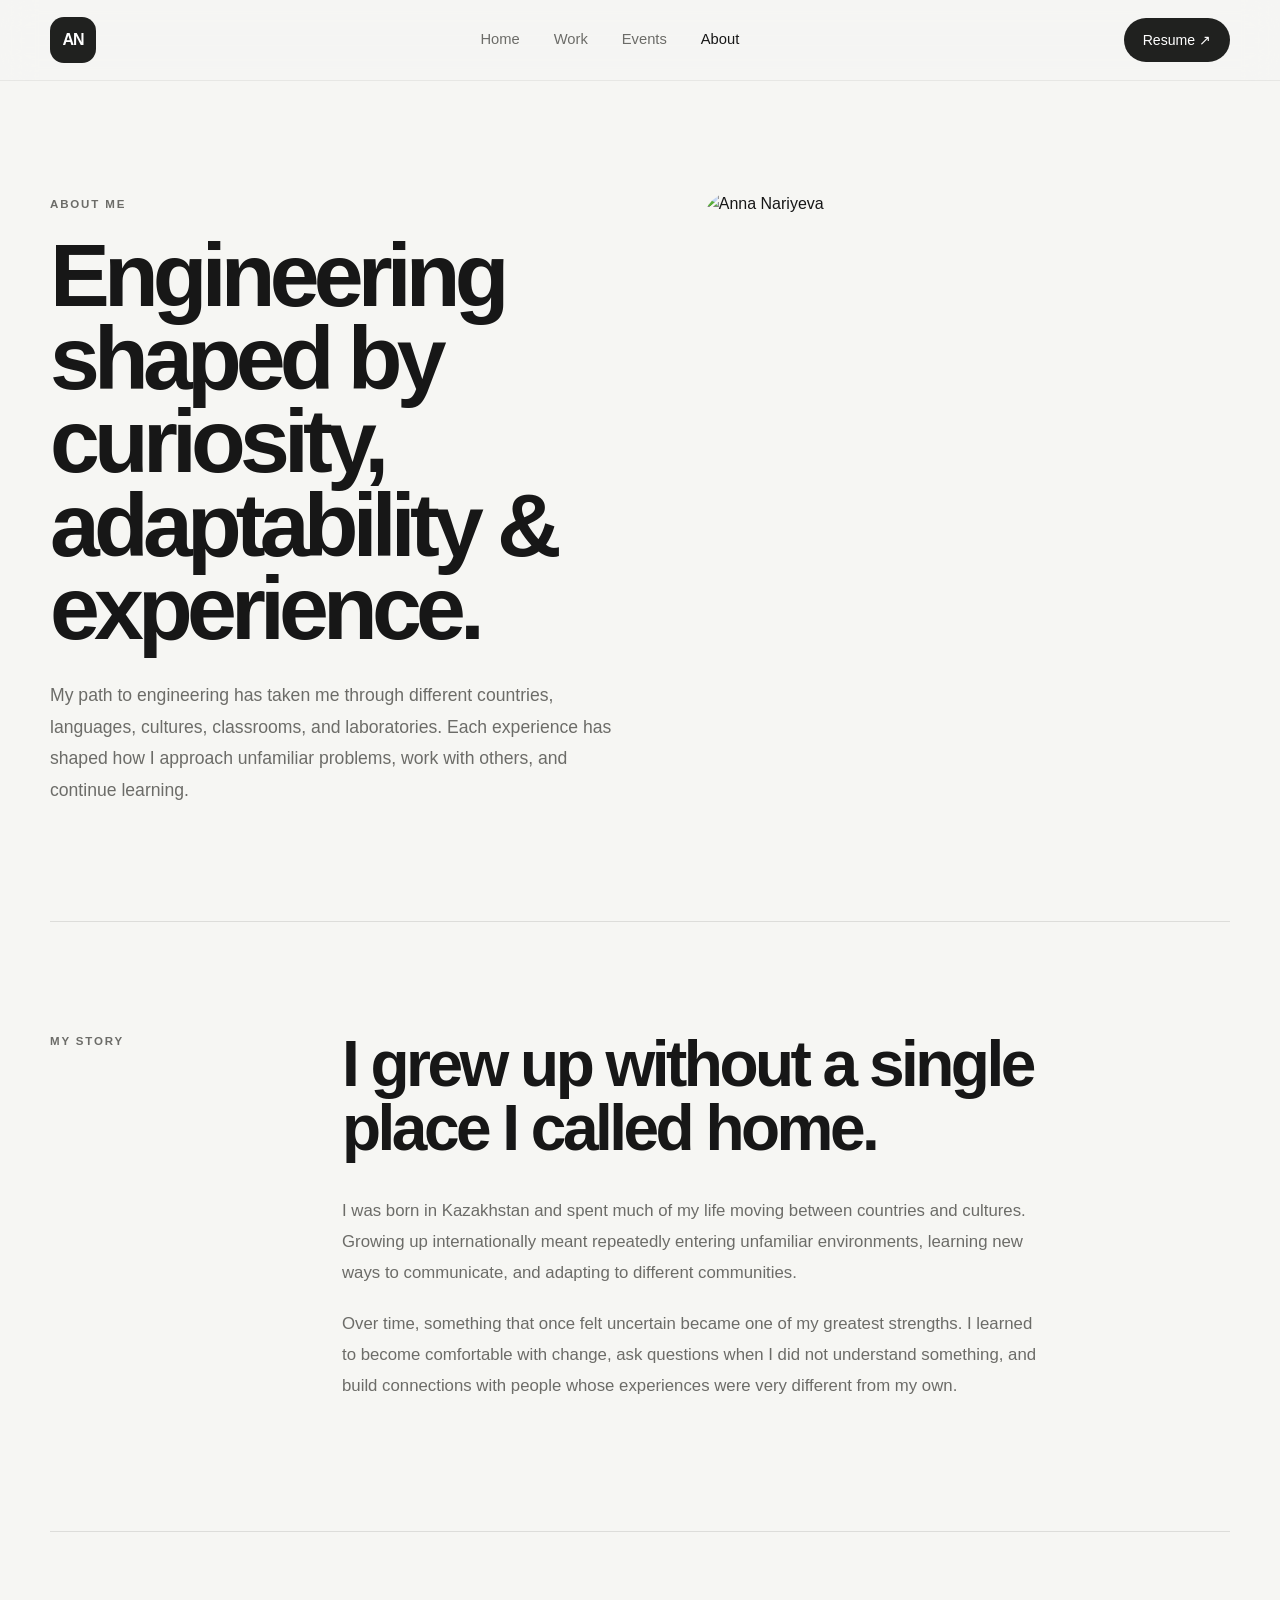
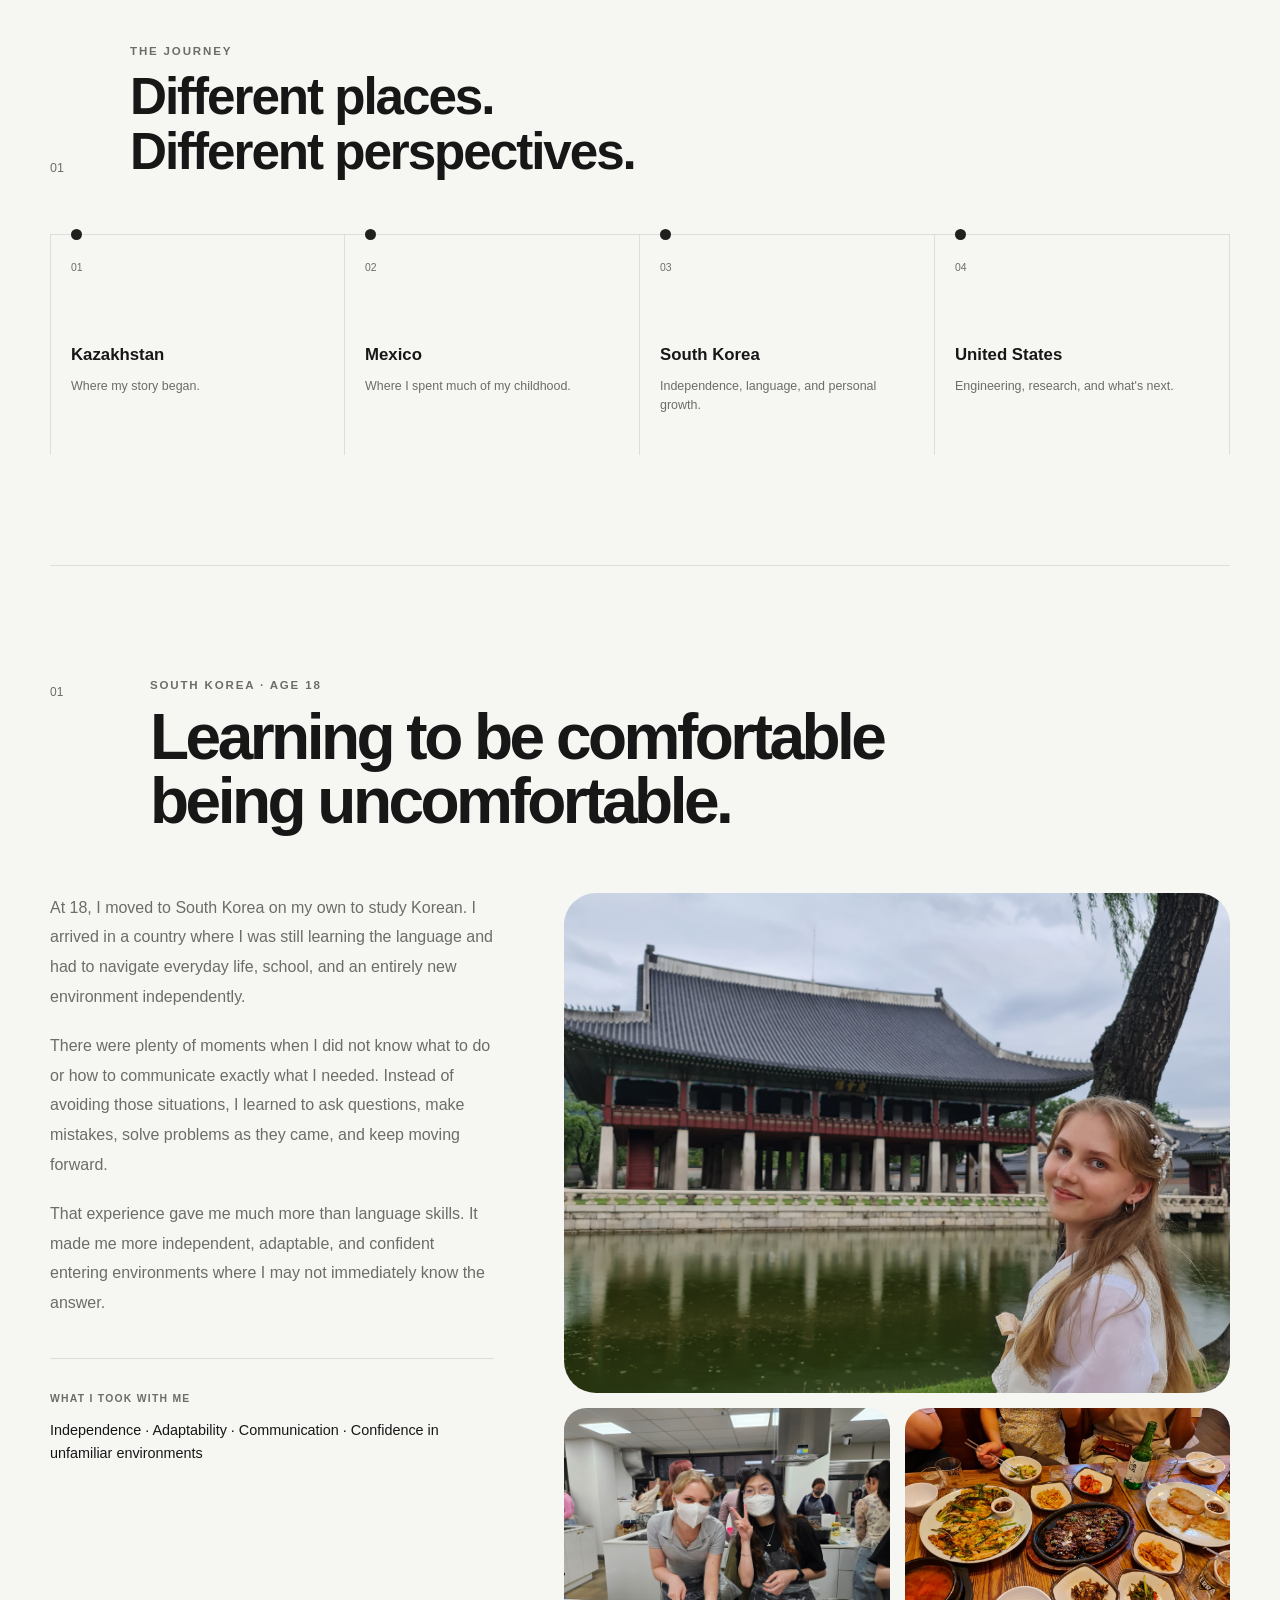
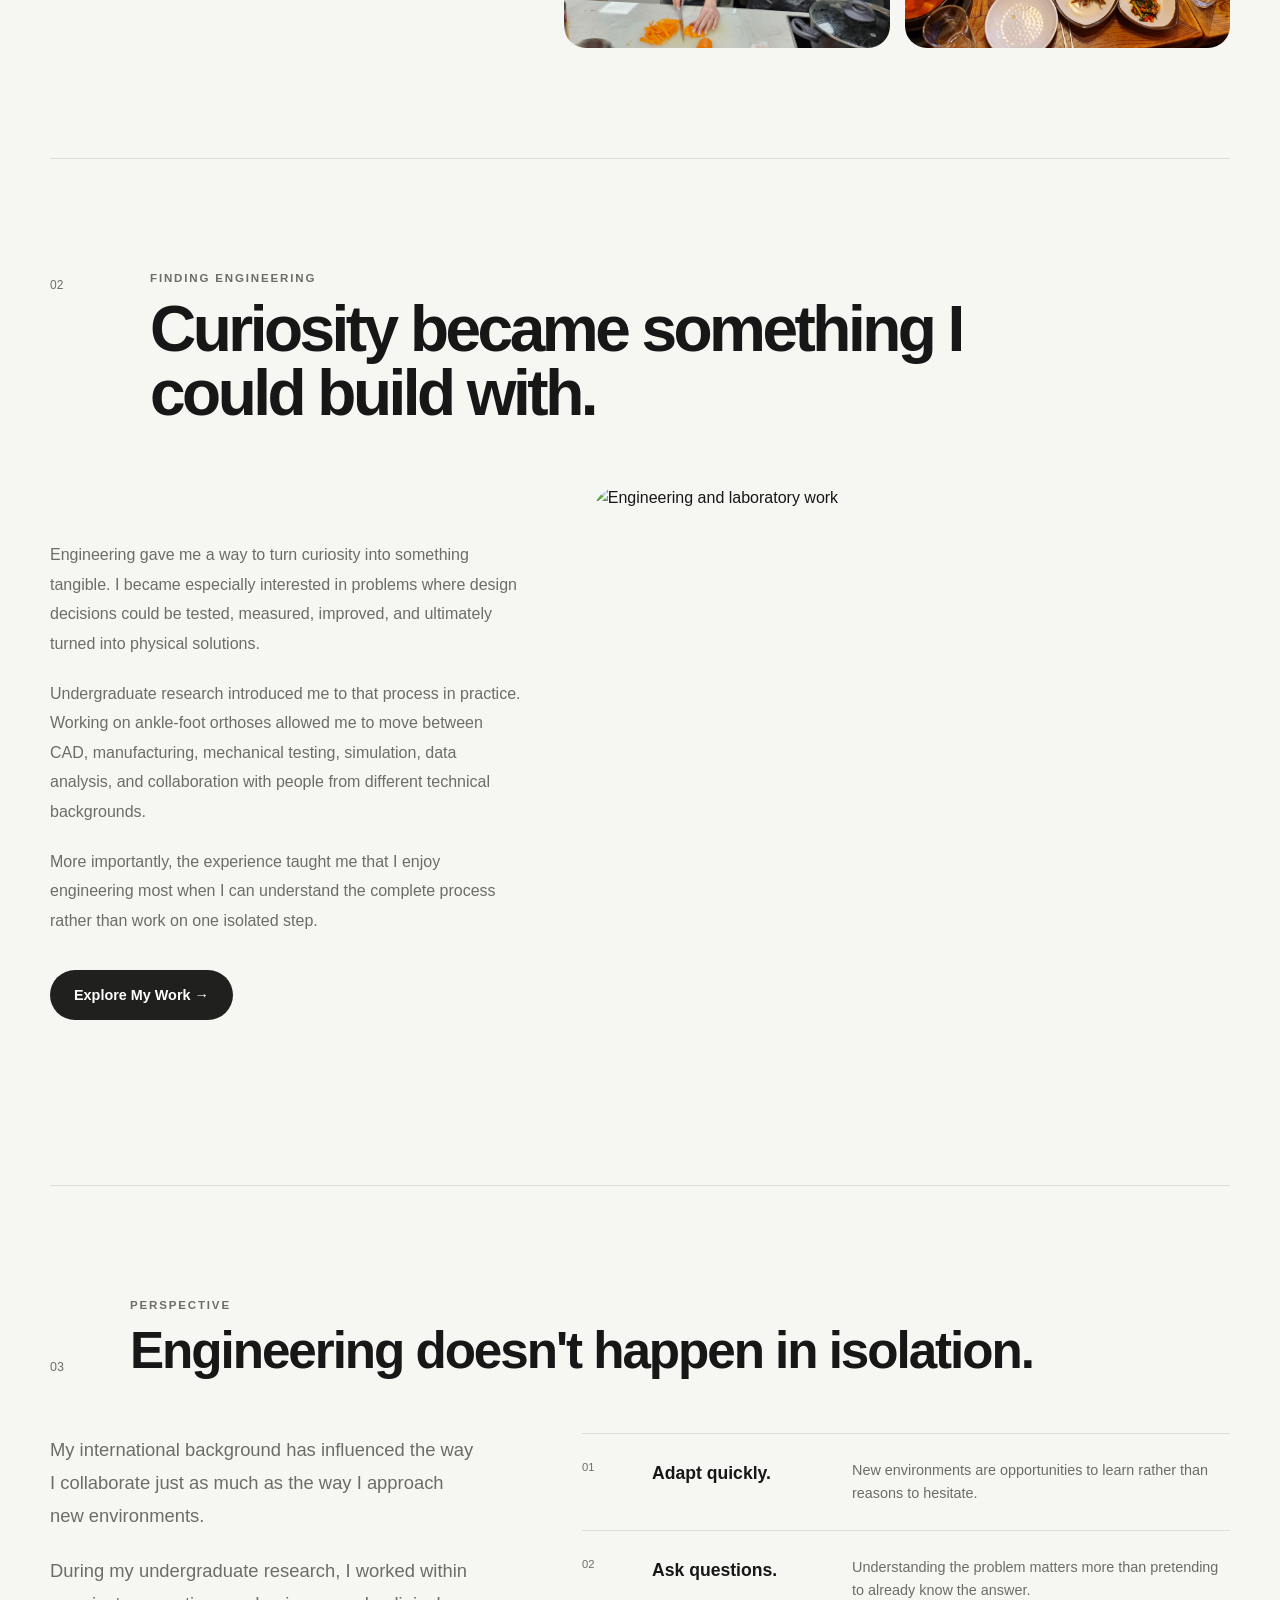
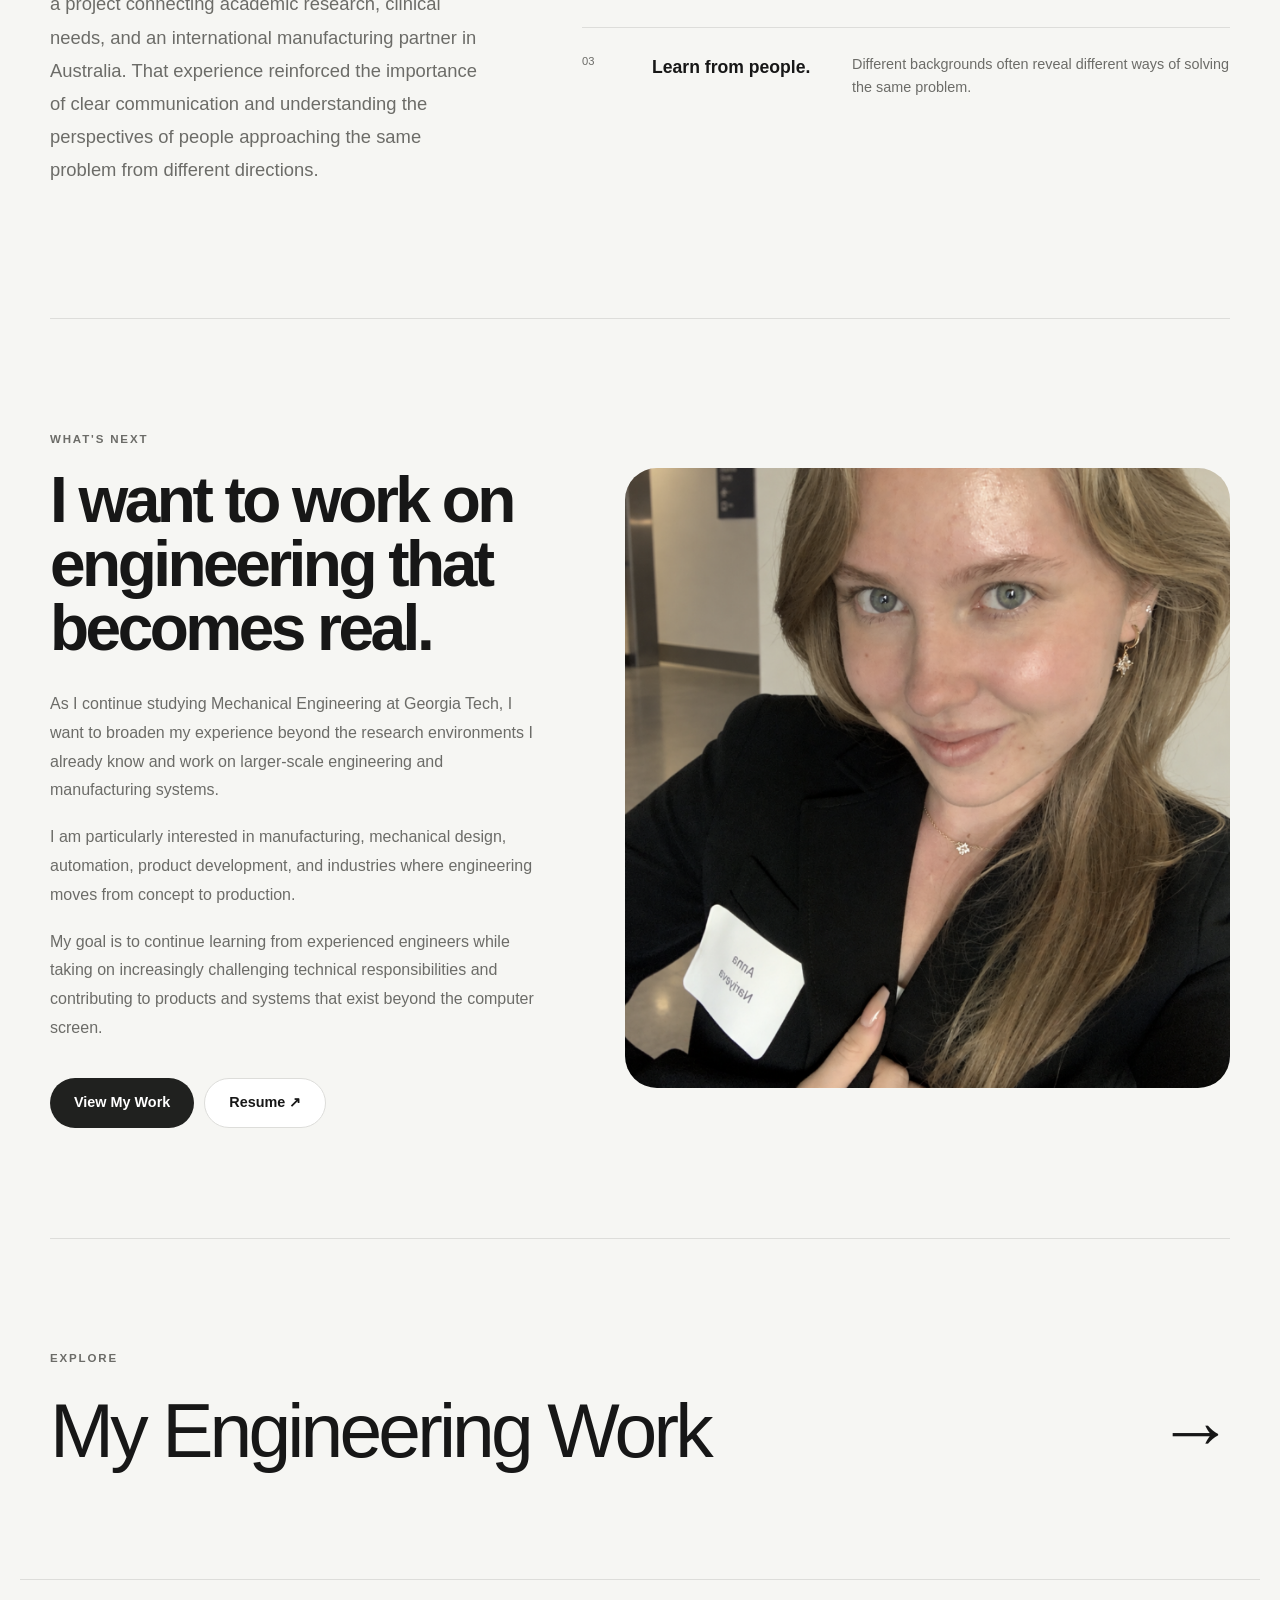
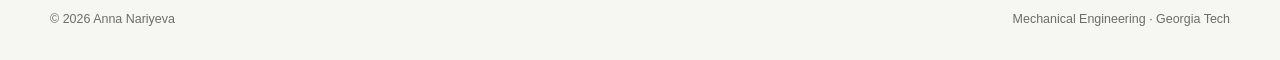
==== commit e2b6608c: "Update about.html" ====
--- a/about.html
+++ b/about.html
@@ -335,7 +335,7 @@
                         <div class="image-placeholder">
 
                             <img
-                                src="kor2.jpg"
+                                src="kor2.JPG"
                                 alt="South Korea experience"
                             >
 
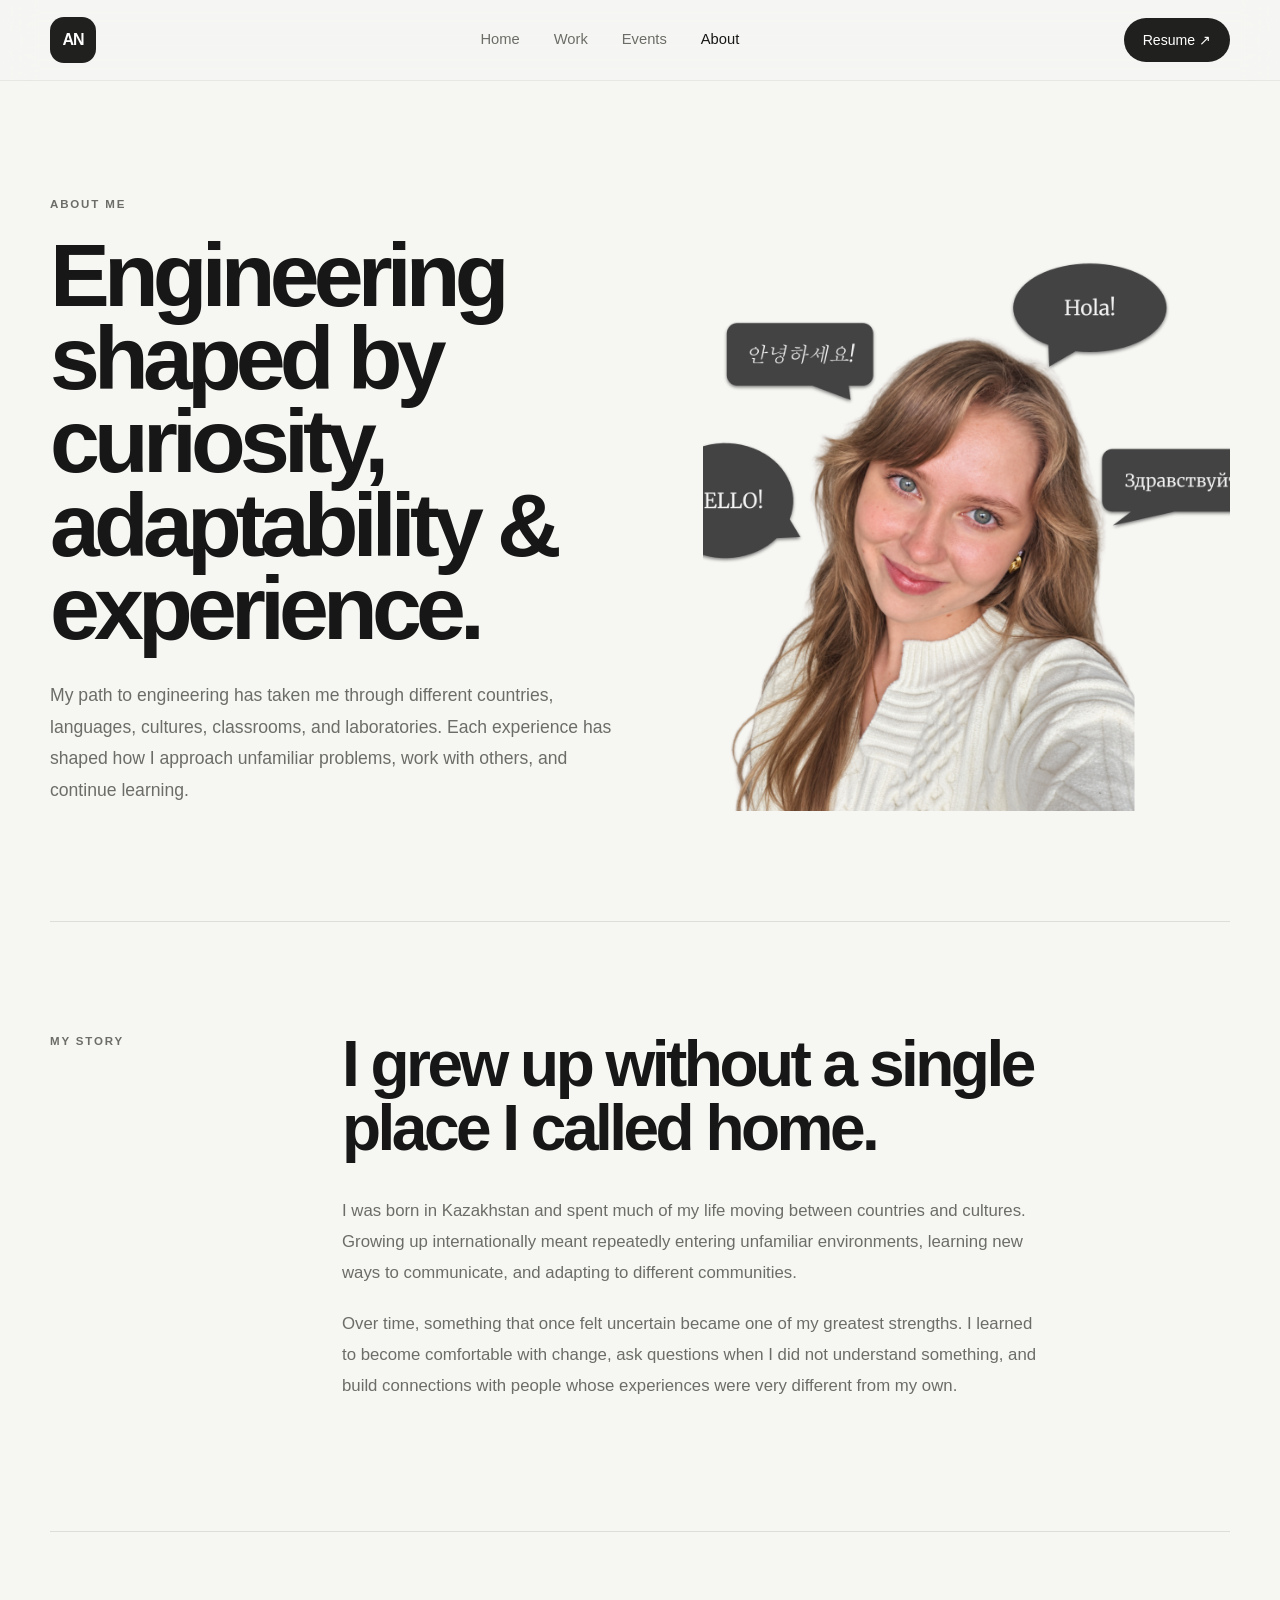
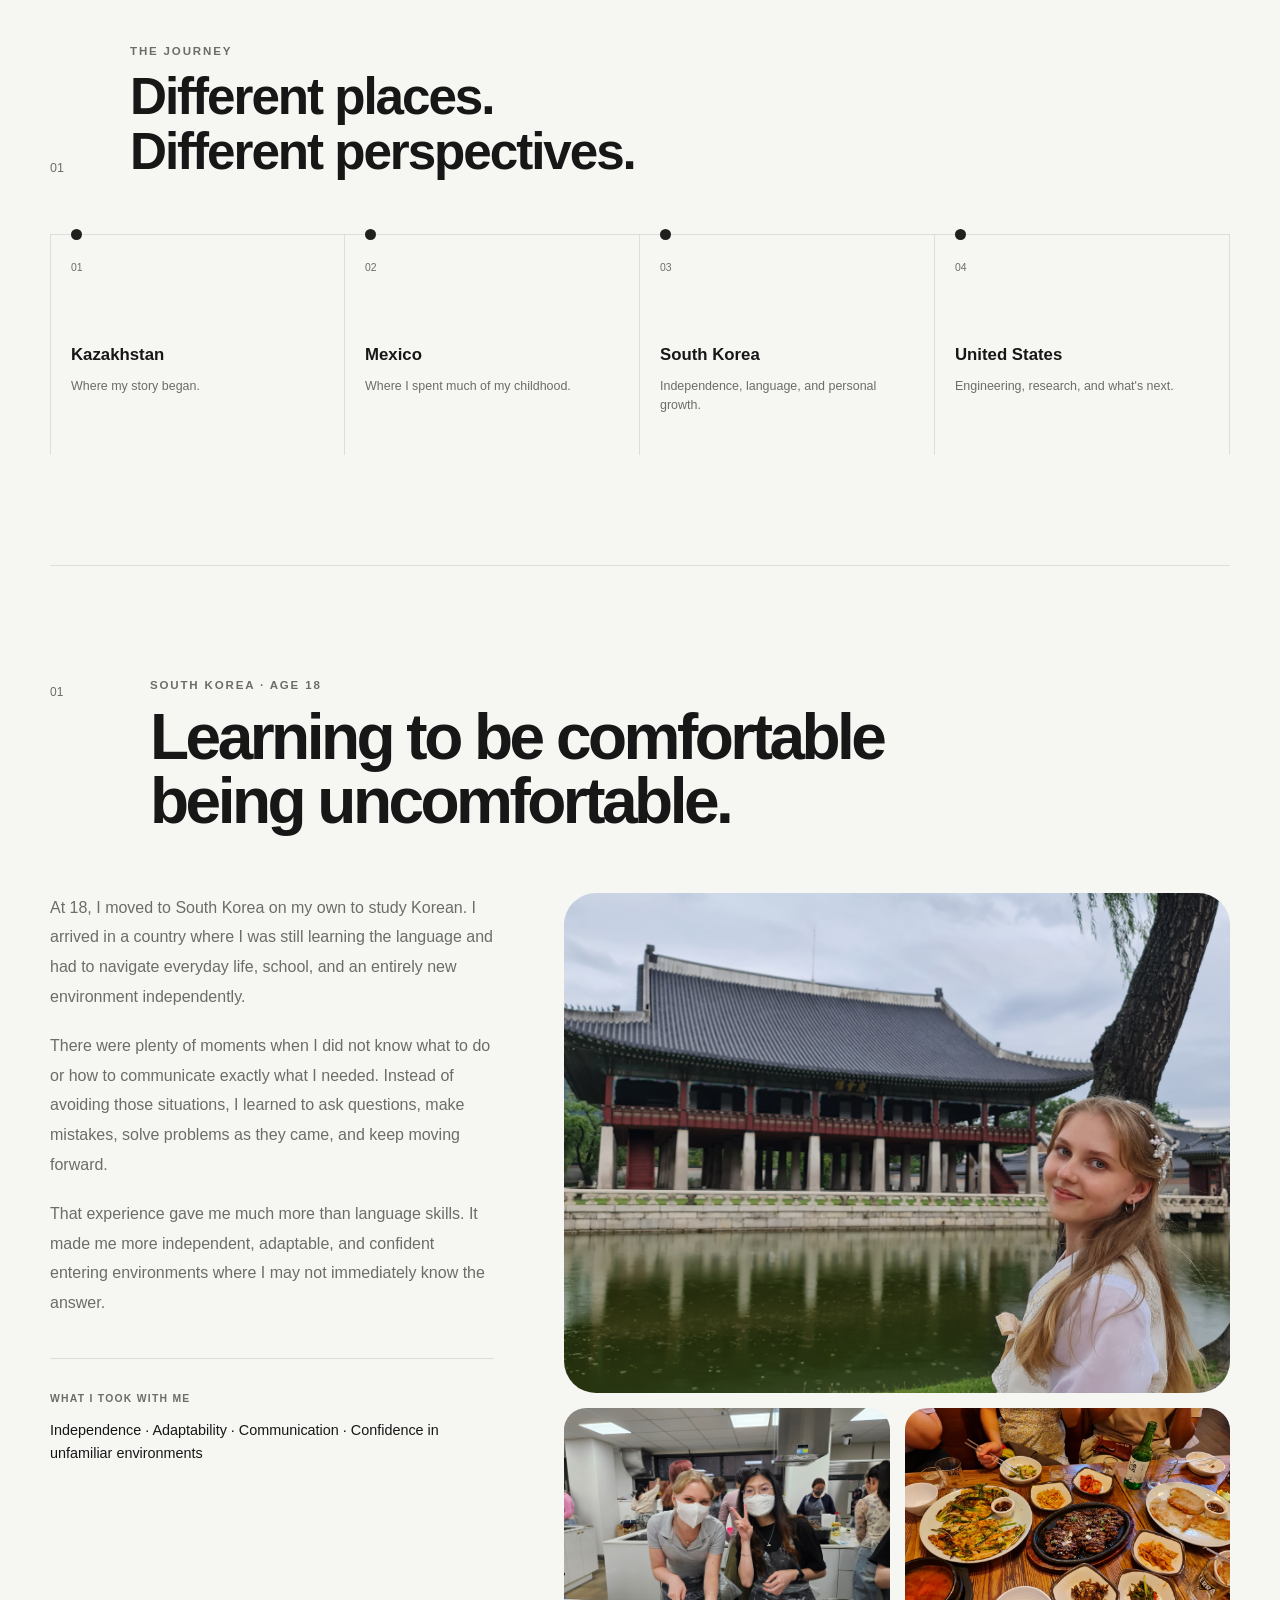
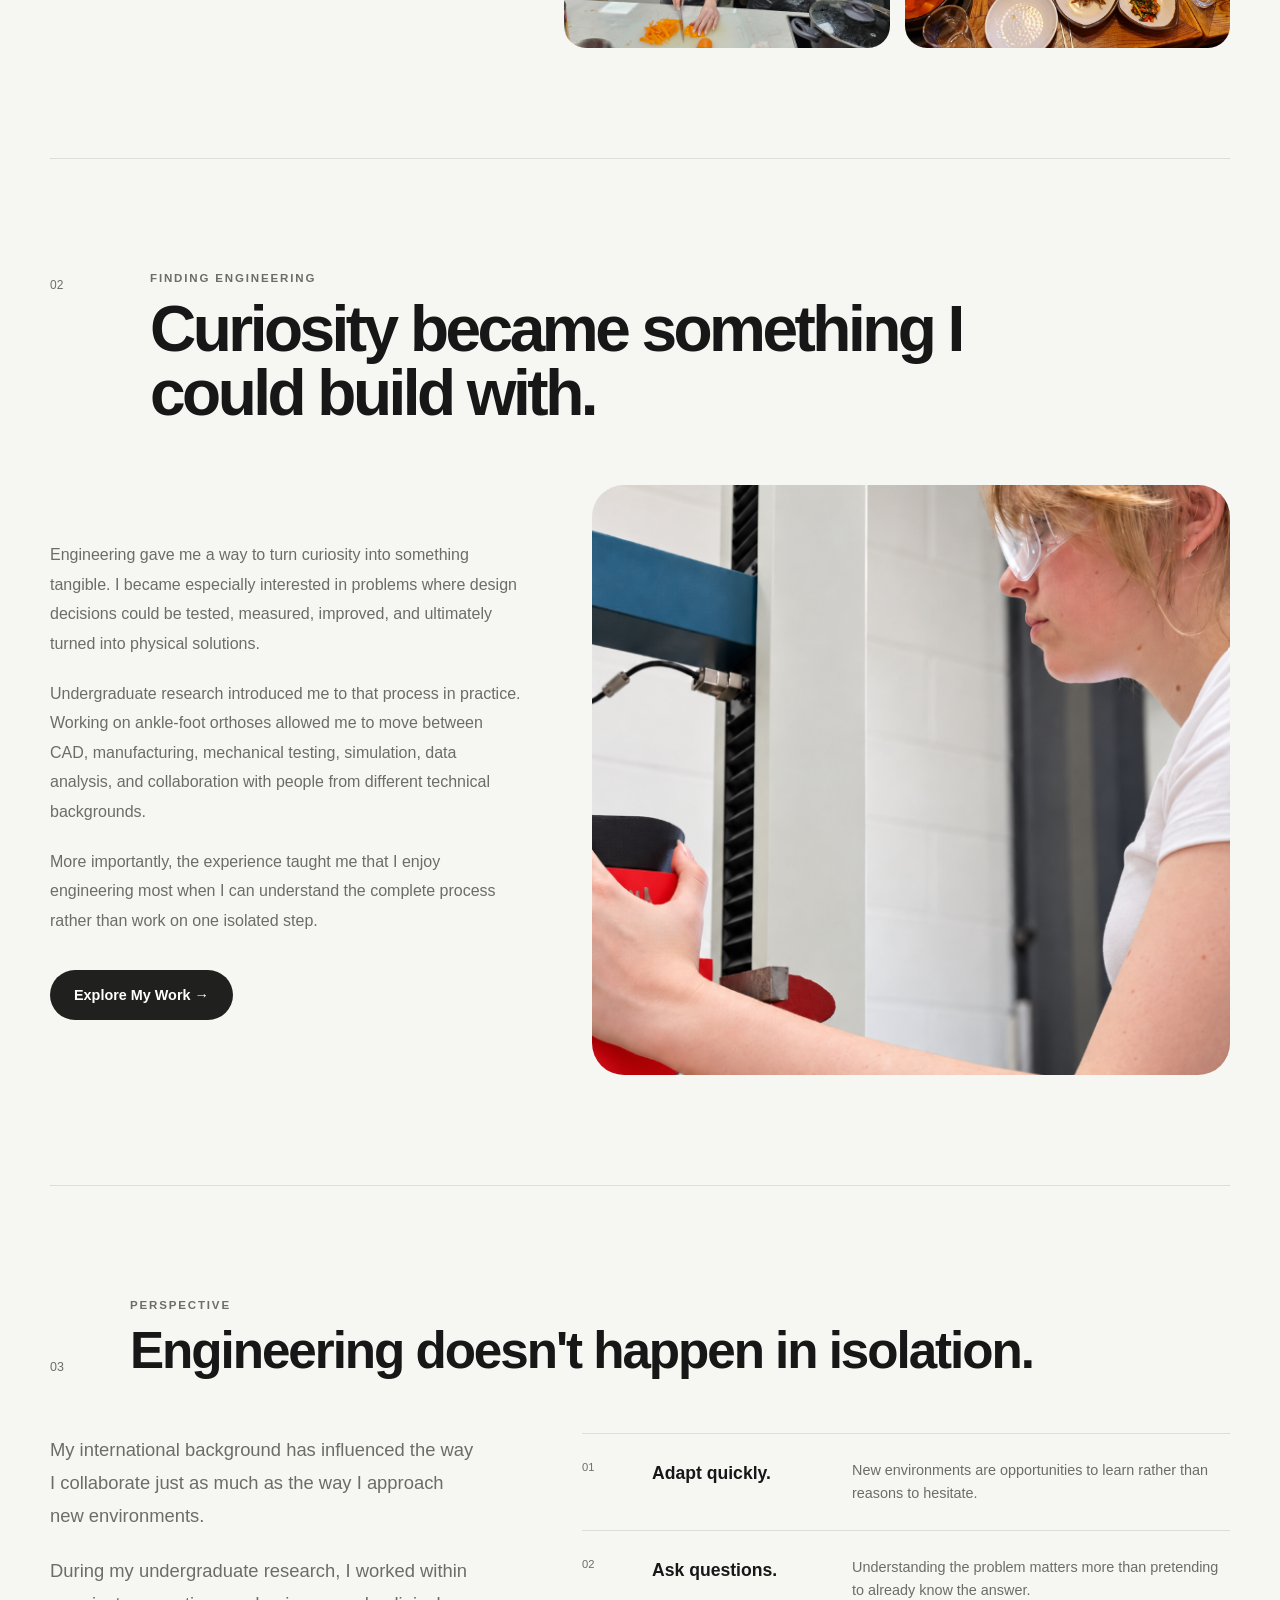
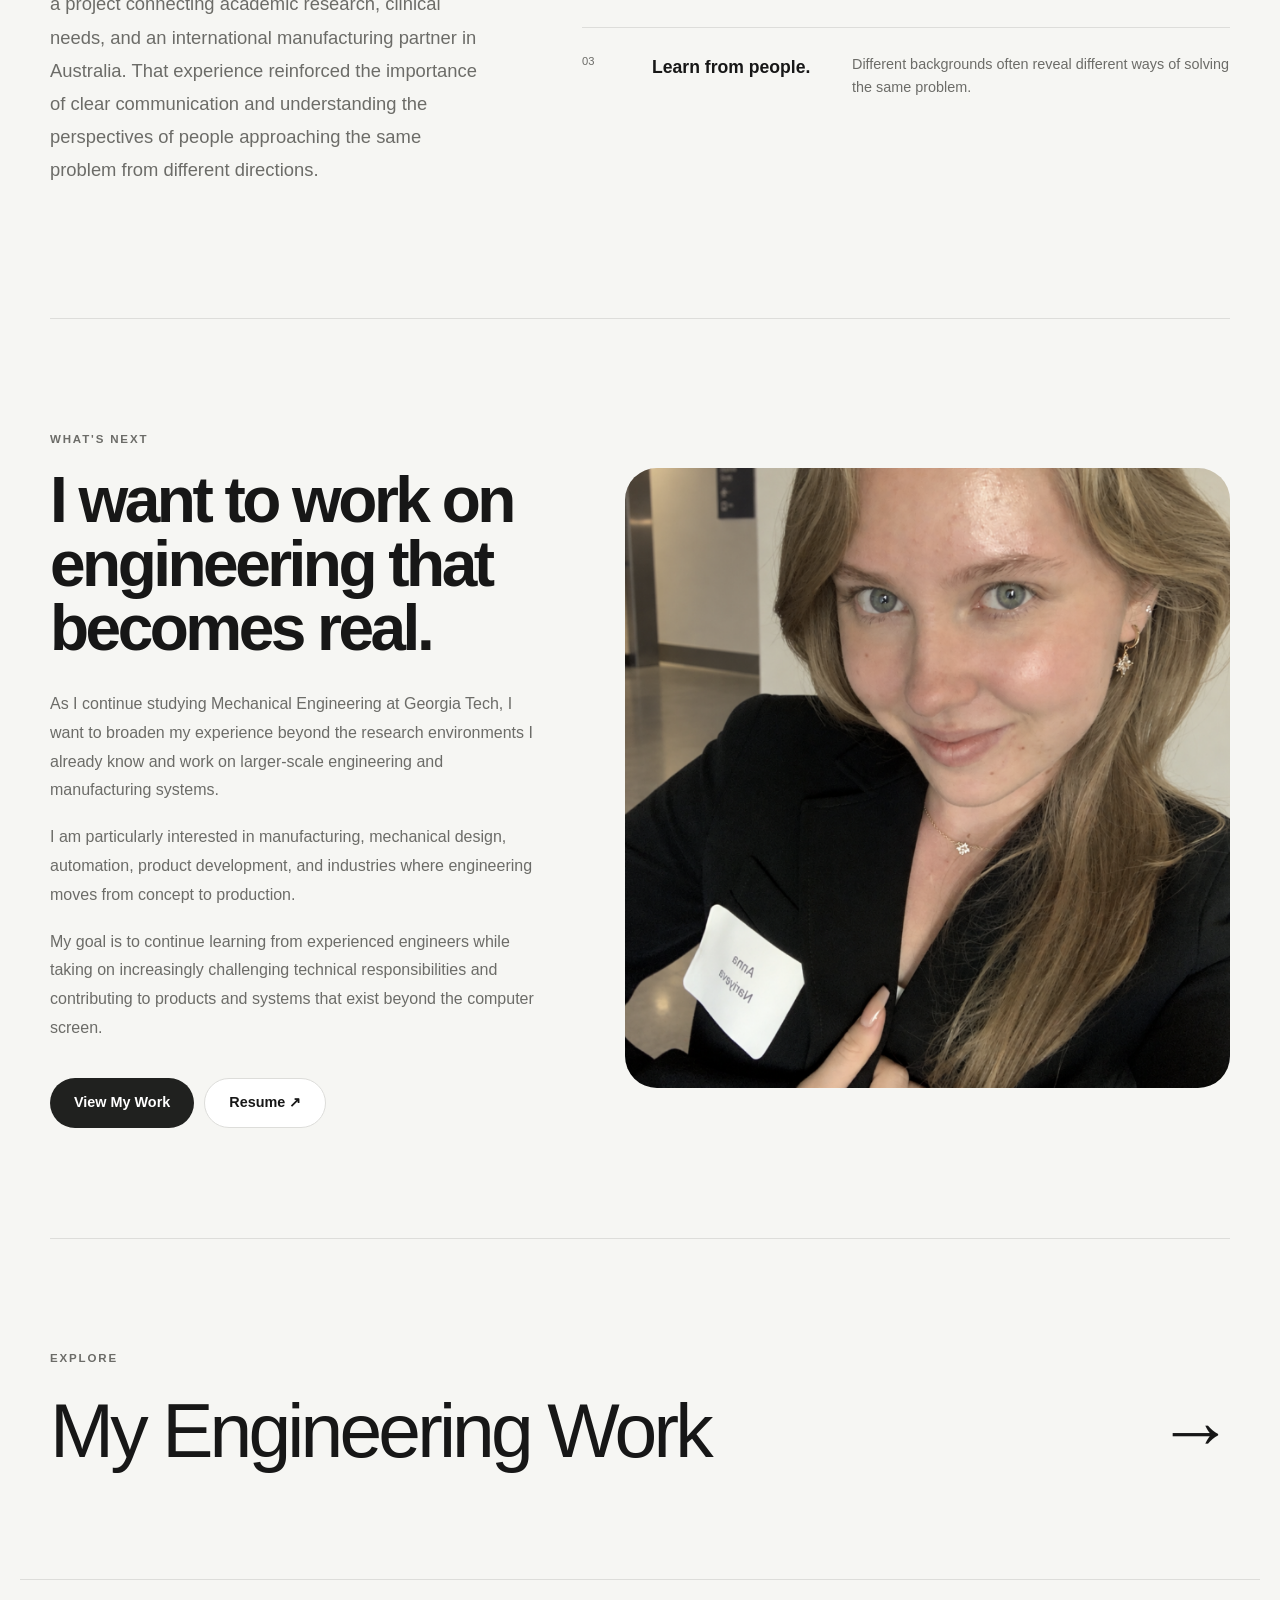
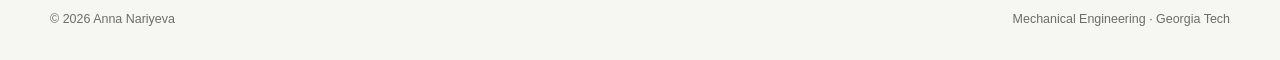
==== commit 12aafaa5: "Update about.html" ====
--- a/about.html
+++ b/about.html
@@ -83,7 +83,7 @@
             <div class="about-hero-image">
 
                 <img
-                    src="thum22.png"
+                    src="about1.png"
                     alt="Anna Nariyeva"
                 >
 
@@ -436,7 +436,7 @@
                 <div class="story-engineering-image">
 
                     <img
-                        src="thum26.png"
+                        src="lab2.png"
                         alt="Engineering and laboratory work"
                     >
 
--- a/style.css
+++ b/style.css
@@ -293,15 +293,15 @@
 */
 
 .hero-image img {
-       width: 100%;
-       height: 100%;
-   
-       display: block;
-   
-       object-fit: contain;
-       object-position: center bottom;
-   
-       background: transparent;
+    width: 100%;
+    height: 650px;
+
+    display: block;
+
+    object-fit: contain;
+    object-position: center top;
+
+    background: transparent;
 }
 .project-image img,
 .event-image img,
@@ -373,6 +373,30 @@
     line-height: 1.8;
 }
 
+.hero-credentials {
+    display: flex;
+    flex-wrap: wrap;
+    align-items: center;
+
+    gap: 8px;
+
+    margin-top: 22px;
+
+    color: var(--muted);
+
+    font-size: 0.78rem;
+}
+
+.hero-credentials strong {
+    color: var(--text);
+
+    font-weight: 650;
+}
+
+.credential-dot {
+    color: var(--accent);
+}
+
 .hero-buttons {
     display: flex;
 
@@ -397,64 +421,13 @@
     position: relative;
 
     width: 100%;
-    height: 650px;
-
-    overflow: visible;
+    height: 570px;
+
+    overflow: hidden;
 
     background: transparent;
 
     border-radius: 0;
-}
-
-
-/* ========================================
-   HERO INFORMATION CARD
-======================================== */
-
-.hero-info-card {
-    position: absolute;
-
-    left: 28px;
-    right: 28px;
-    bottom: 28px;
-
-    z-index: 10;
-
-    display: flex;
-    flex-direction: column;
-
-    gap: 3px;
-
-    padding: 20px 24px;
-
-    background: rgba(255, 255, 255, 0.92);
-
-    backdrop-filter: blur(12px);
-    -webkit-backdrop-filter: blur(12px);
-
-    border-radius: 18px;
-
-    box-shadow: 0 10px 35px rgba(0, 0, 0, 0.06);
-}
-
-.hero-info-card span {
-    display: block;
-
-    color: var(--muted);
-
-    font-size: 0.76rem;
-}
-
-.hero-info-card strong {
-    display: block;
-
-    margin: 3px 0;
-
-    color: var(--text);
-
-    font-size: 0.96rem;
-
-    font-weight: 650;
 }
 
 
@@ -2152,13 +2125,6 @@
         height: 420px;
     }
 
-    .hero-info-card {
-        left: 18px;
-        right: 18px;
-        bottom: 18px;
-
-        padding: 17px 20px;
-    }
 
     .focus-grid {
         grid-template-columns: 1fr;
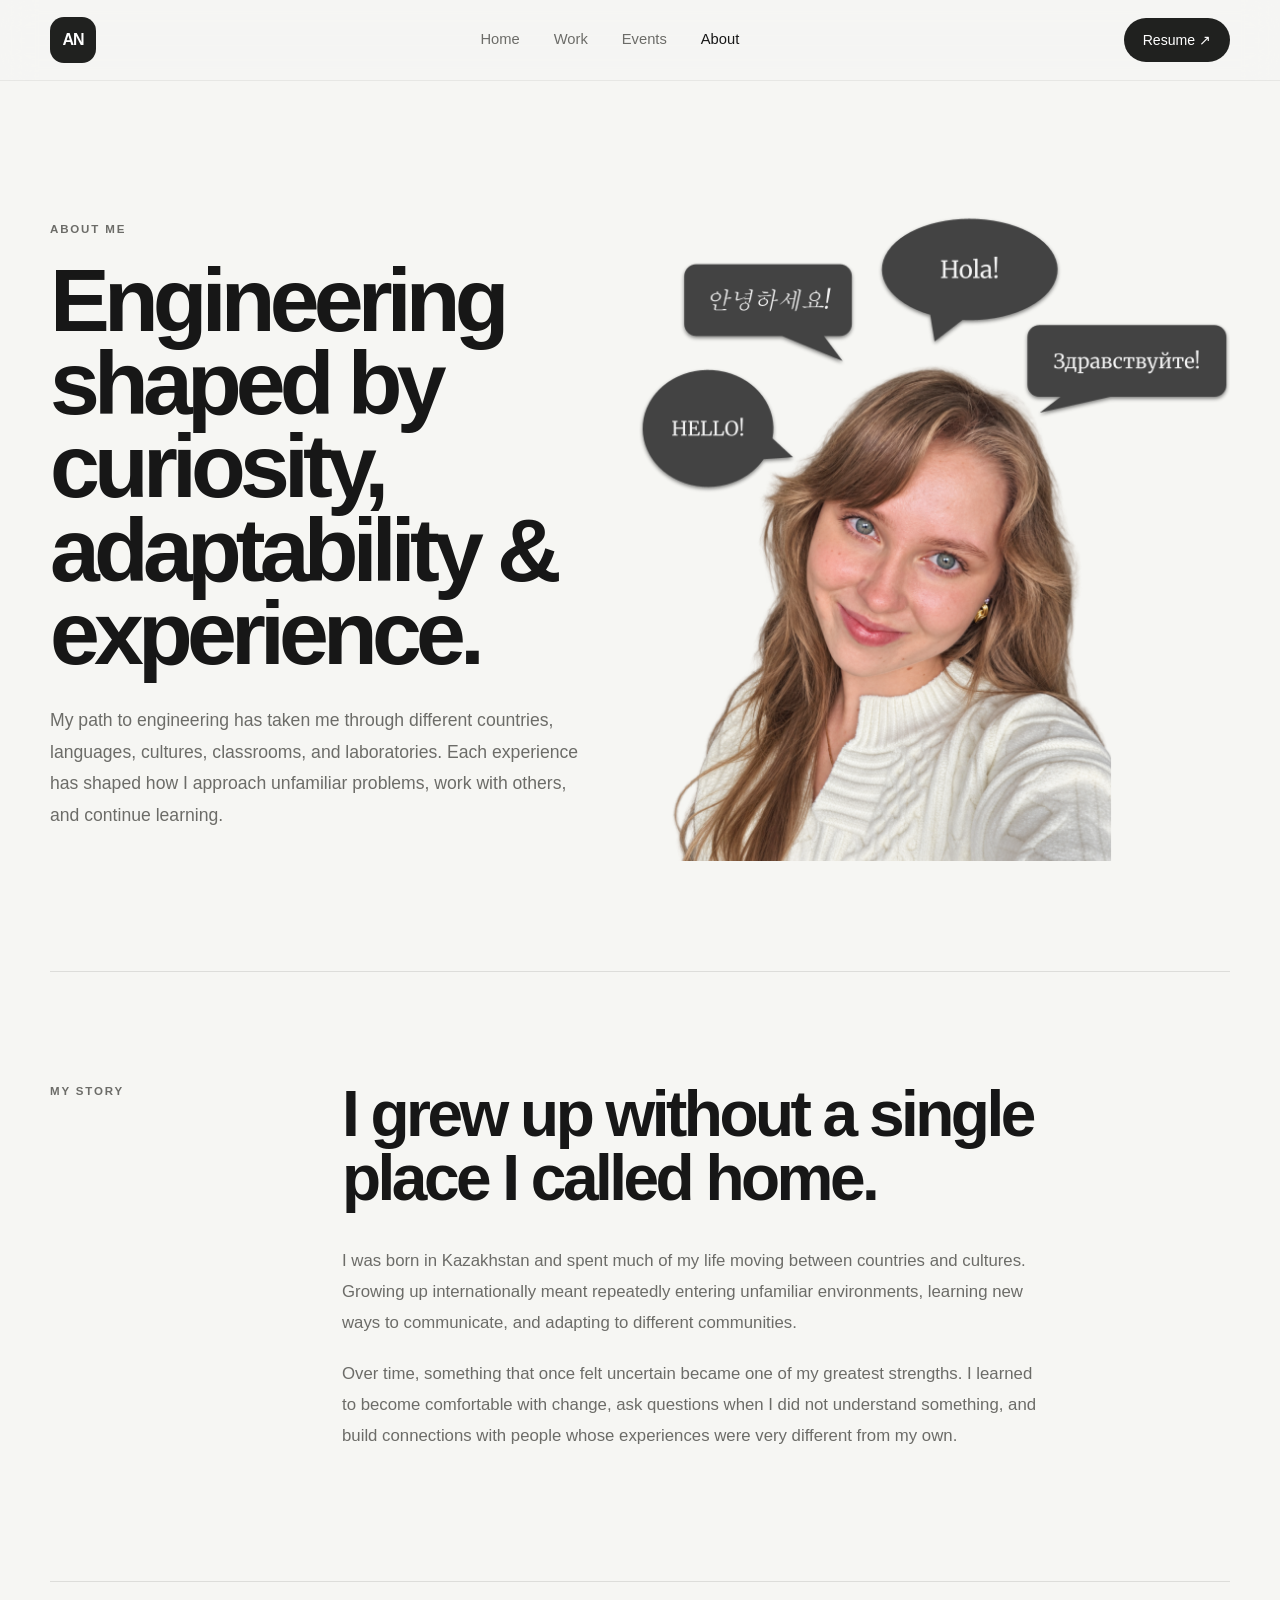
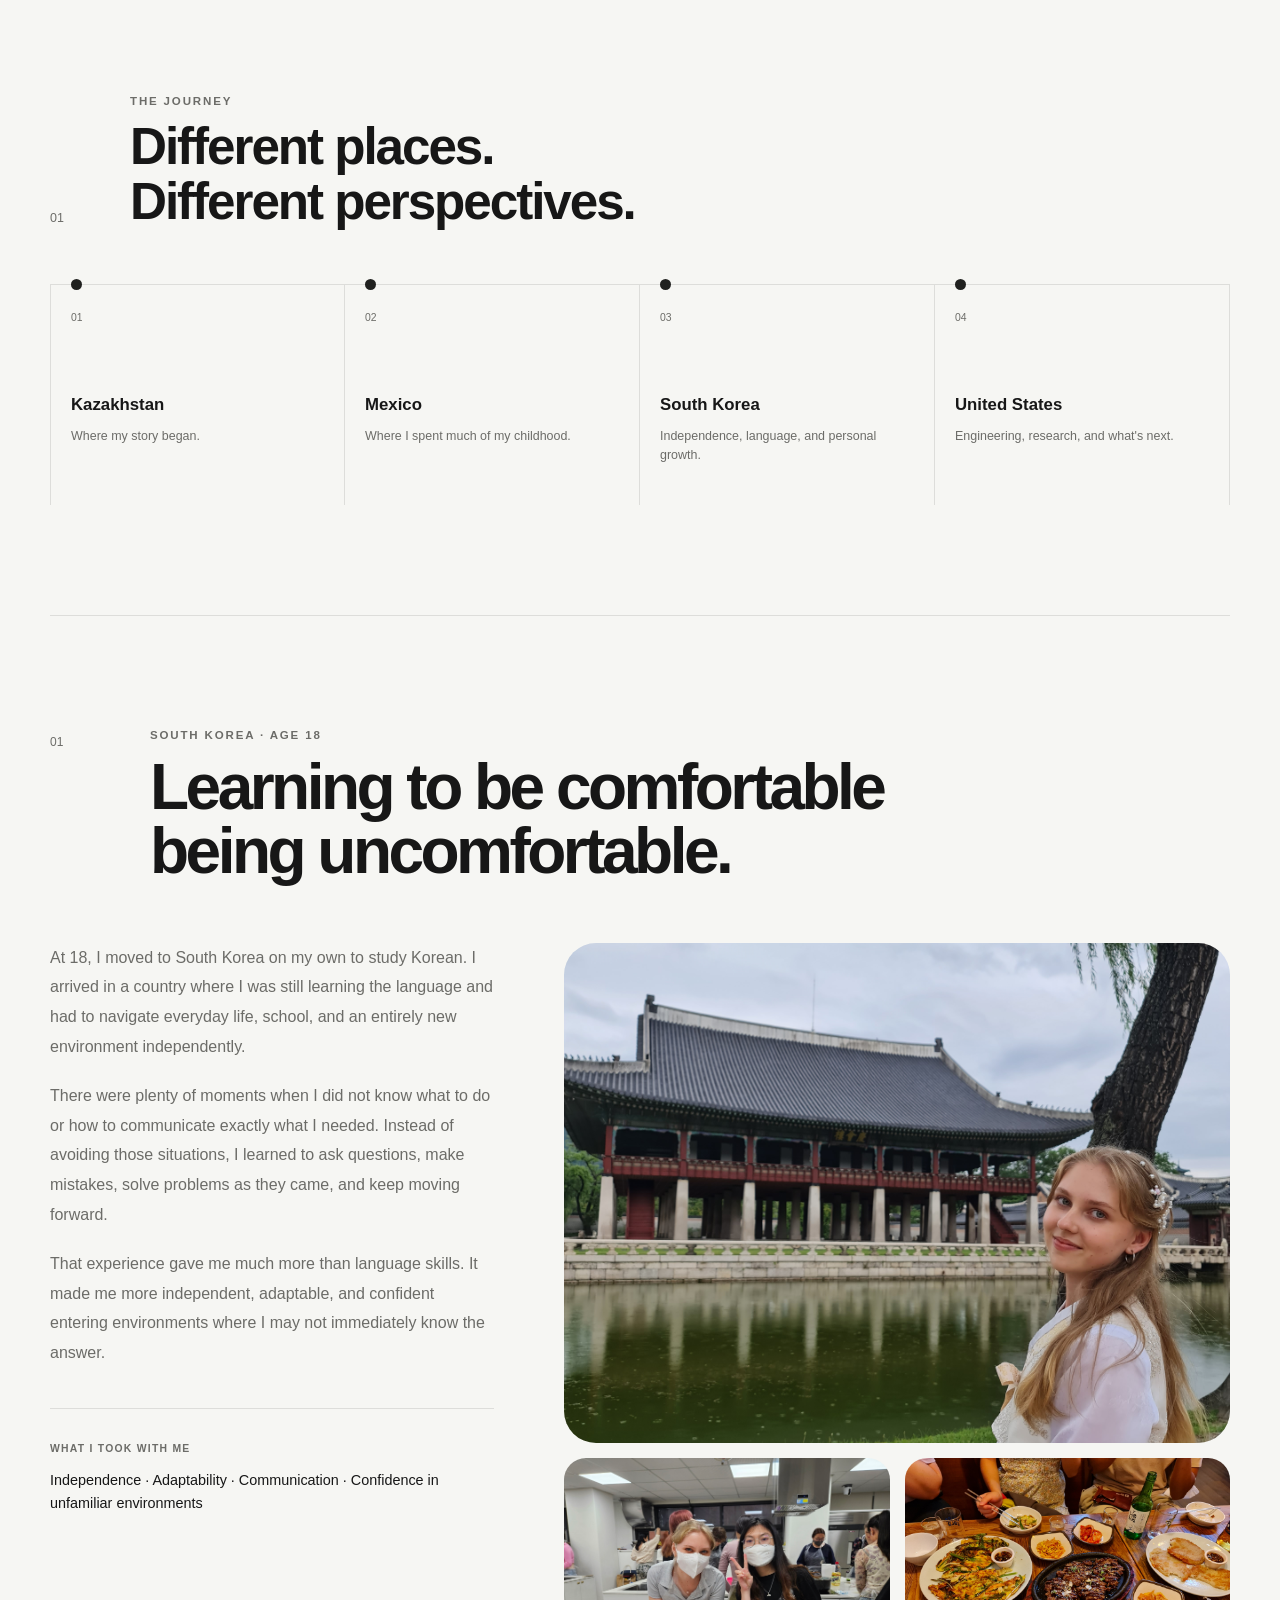
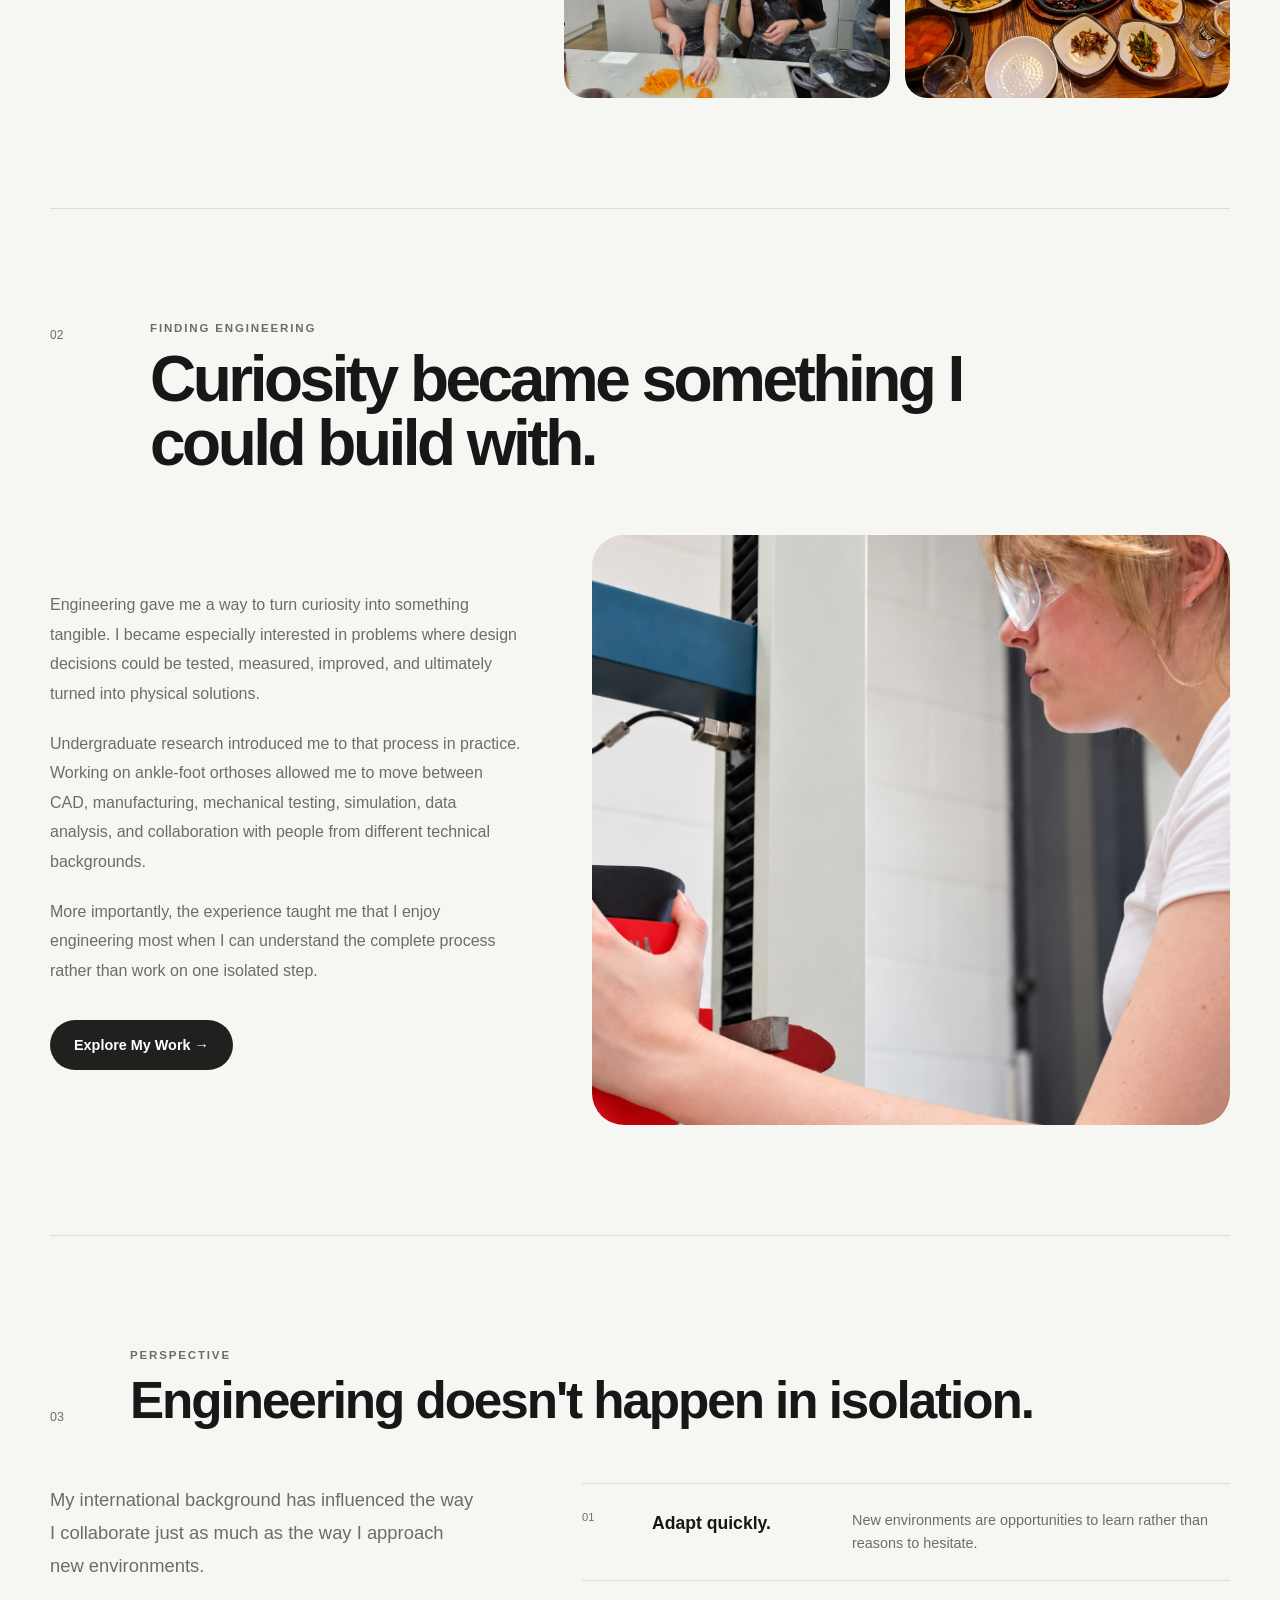
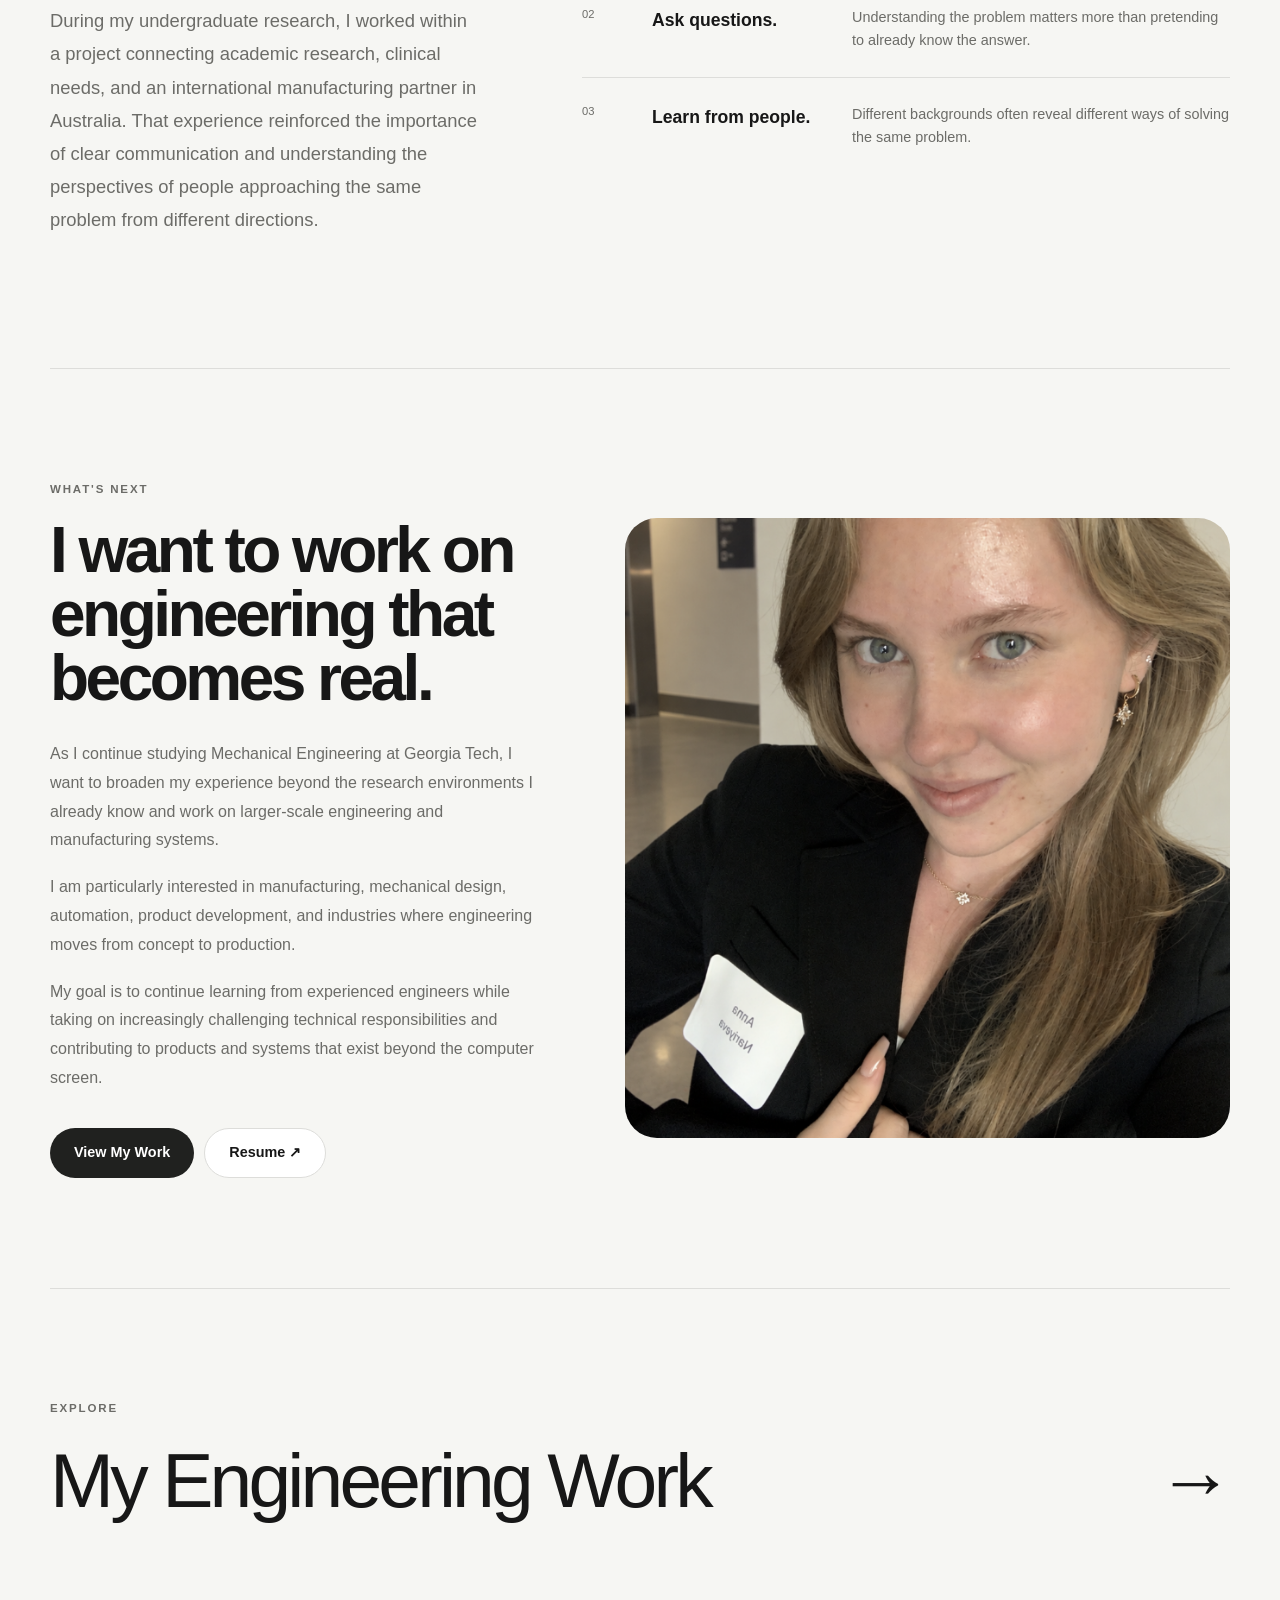
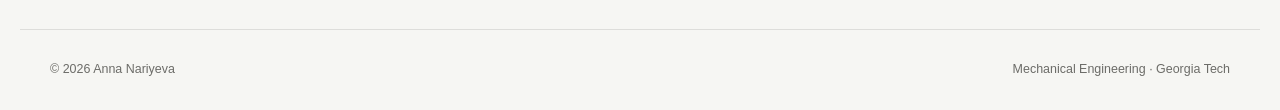
==== commit 29d9e21e: "Update about.html" ====
--- a/about.html
+++ b/about.html
@@ -83,7 +83,7 @@
             <div class="about-hero-image">
 
                 <img
-                    src="about1.png"
+                    src="aboutimg.png"
                     alt="Anna Nariyeva"
                 >
 
--- a/style.css
+++ b/style.css
@@ -312,7 +312,6 @@
 .work-card-image img,
 .event-large-image img,
 .event-photo-grid .image-placeholder img,
-.about-hero-image img,
 .story-image-large img,
 .story-small-images .image-placeholder img,
 .story-engineering-image img,
@@ -1549,9 +1548,9 @@
 
     display: grid;
 
-    grid-template-columns: 1.05fr 0.95fr;
-
-    gap: 70px;
+    grid-template-columns: 0.95fr 1.05fr;
+
+    gap: 55px;
 
     align-items: center;
 }
@@ -1587,14 +1586,22 @@
 
 .about-hero-image {
     width: 100%;
-    height: 620px;
+    height: 670px;
 
     overflow: hidden;
 
     border-radius: var(--radius-large);
 }
 
-
+.about-hero-image img {
+    width: 100%;
+    height: 100%;
+
+    object-fit: cover;
+    object-position: center;
+
+    transform: scale(1.06);
+}
 /* ========================================
    STORY INTRO
 ======================================== */
